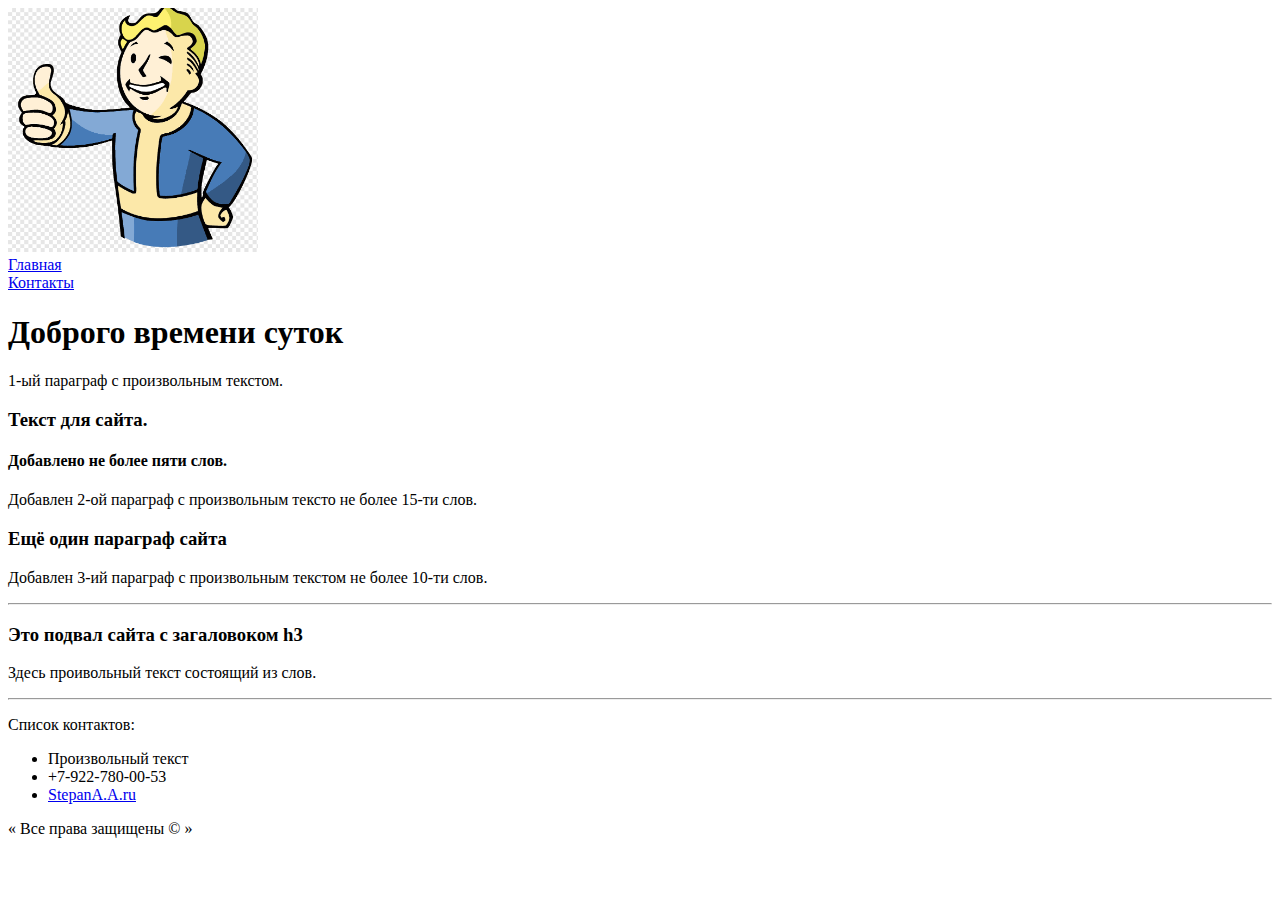
==== index.html @ 962fc008 "Add files via upload" ====
<!DOCTYPE html>
<html lang="en">
<head>
    <meta charset="UTF-8">
    <meta name="viewport" content="width=device-width, initial-scale=1.0">
    <title>Lab1</title>
</head>
<body>
    <header>
        <img src="Logotip.png" alt="" width="250">
        <br><a href="index.html" >Главная</a>
        <br><a href="contacts.html">Контакты</a></br>
    </header>
    <h1>Доброго времени суток</h1>
    <p>1-ый параграф с произвольным текстом.</p>
    <h3>Текст для сайта.</h3>
    <h4>Добавлено не более пяти слов.</h4>
    <p>Добавлен 2-ой параграф с произвольным тексто не более 15-ти слов.</p>
    <h3>Ещё один параграф сайта</h3>
    <p>Добавлен 3-ий параграф с произвольным текстом не более 10-ти слов.</p>
    <hr> 
    <footer>
        <h3>Это подвал сайта с загаловоком h3</h3>
        <p>Здесь проивольный текст состоящий из слов.</p>
        <hr>
        <p>Список контактов:</p>
        <ul>
            <li>Произвольный текст</li>
            <li>+7-922-780-00-53</li>
            <li><a href="mailto:StepanA.A.ru">StepanA.A.ru</a></li>
        </ul>
        <p> &laquo; Все права защищены &copy; &raquo;</p>
    </footer>
</body>
</html>
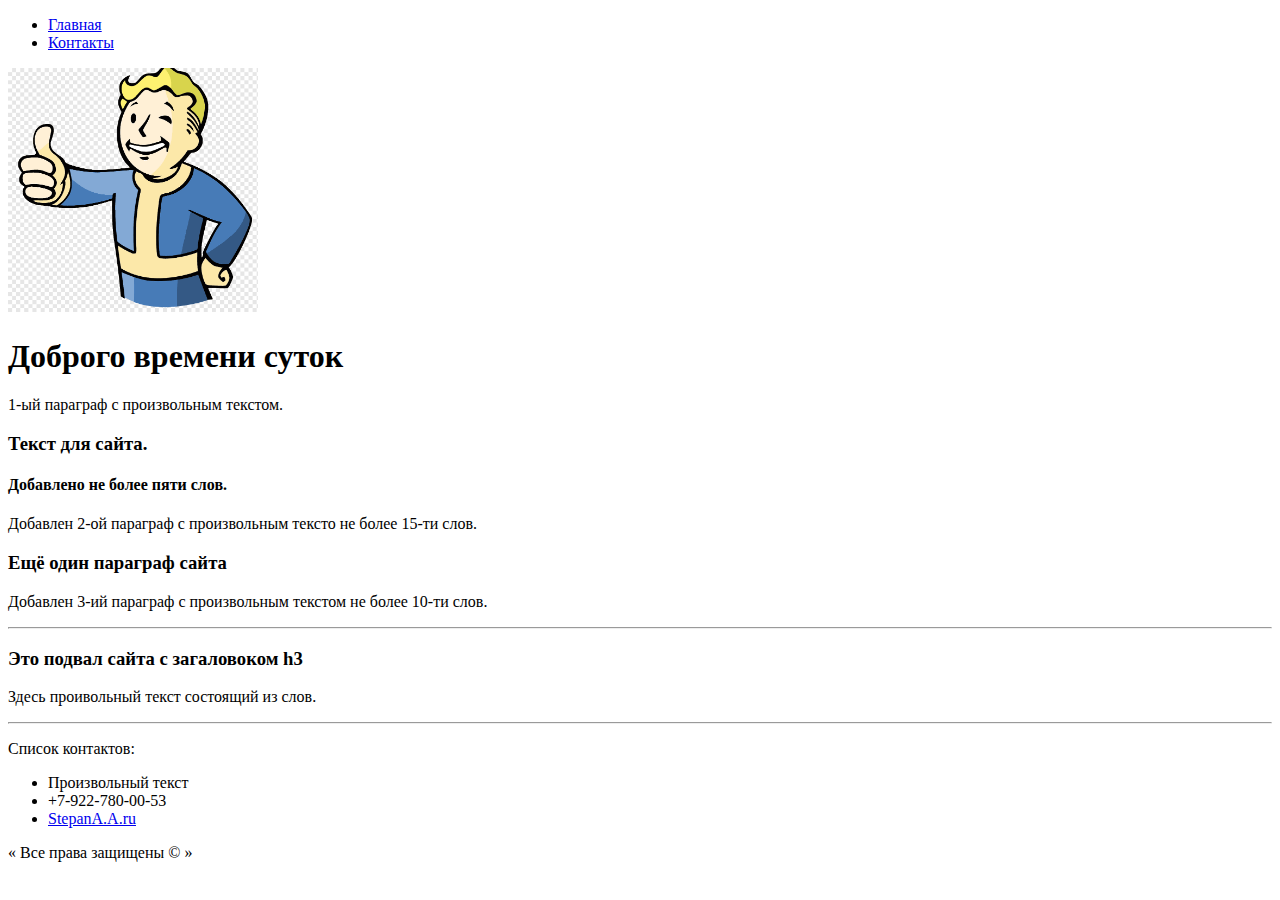
==== commit 17e96e00: "lab2" ====
--- a/index.html
+++ b/index.html
@@ -1,35 +1,38 @@
 <!DOCTYPE html>
 <html lang="en">
 <head>
+    <link rel = "stylesheet" href="src/assets/styles/style.css">
     <meta charset="UTF-8">
     <meta name="viewport" content="width=device-width, initial-scale=1.0">
-    <title>Lab1</title>
+    <title>Lab2</title>
 </head>
 <body>
     <header>
+        <ul class="breadcrumb">
+            <li><a href="index.html">Главная</a></li>
+            <li><a href="contacts.html">Контакты</a></li>
+        </ul>
         <img src="Logotip.png" alt="" width="250">
-        <br><a href="index.html" >Главная</a>
-        <br><a href="contacts.html">Контакты</a></br>
     </header>
-    <h1>Доброго времени суток</h1>
-    <p>1-ый параграф с произвольным текстом.</p>
-    <h3>Текст для сайта.</h3>
-    <h4>Добавлено не более пяти слов.</h4>
-    <p>Добавлен 2-ой параграф с произвольным тексто не более 15-ти слов.</p>
-    <h3>Ещё один параграф сайта</h3>
-    <p>Добавлен 3-ий параграф с произвольным текстом не более 10-ти слов.</p>
+    <h1 class="h1">Доброго времени суток</h1>
+    <p class="Par">1-ый параграф с произвольным текстом.</p>
+    <h3 class="h3">Текст для сайта.</h3>
+    <h4 class="h4">Добавлено не более пяти слов.</h4>
+    <p class="Par">Добавлен 2-ой параграф с произвольным тексто не более 15-ти слов.</p>
+    <h3 class="h3">Ещё один параграф сайта</h3>
+    <p class="Par">Добавлен 3-ий параграф с произвольным текстом не более 10-ти слов.</p>
     <hr> 
     <footer>
-        <h3>Это подвал сайта с загаловоком h3</h3>
-        <p>Здесь проивольный текст состоящий из слов.</p>
+        <h3 class="h3">Это подвал сайта с загаловоком h3</h3>
+        <p class="Par">Здесь проивольный текст состоящий из слов.</p>
         <hr>
-        <p>Список контактов:</p>
+        <p class="Par">Список контактов:</p>
         <ul>
             <li>Произвольный текст</li>
             <li>+7-922-780-00-53</li>
             <li><a href="mailto:StepanA.A.ru">StepanA.A.ru</a></li>
         </ul>
-        <p> &laquo; Все права защищены &copy; &raquo;</p>
+        <p class="Par"> &laquo; Все права защищены &copy; &raquo;</p>
     </footer>
 </body>
 </html>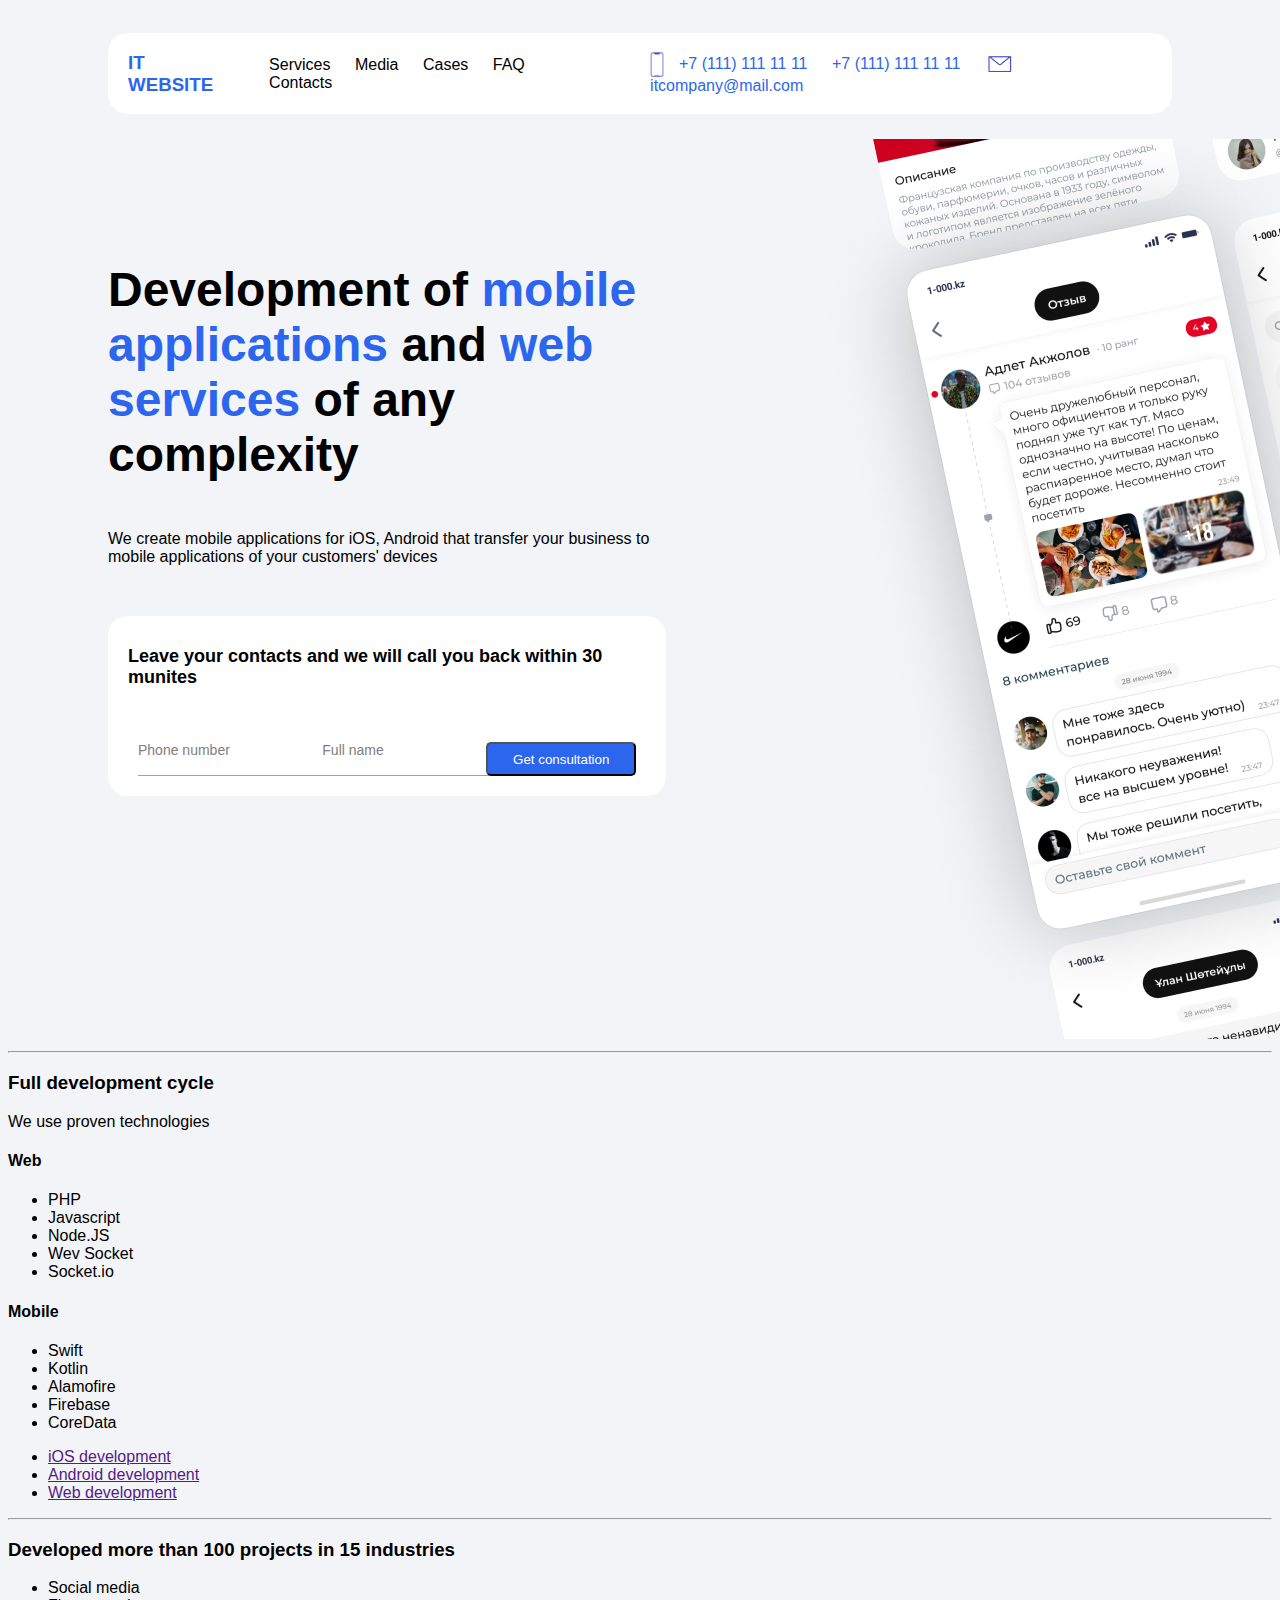
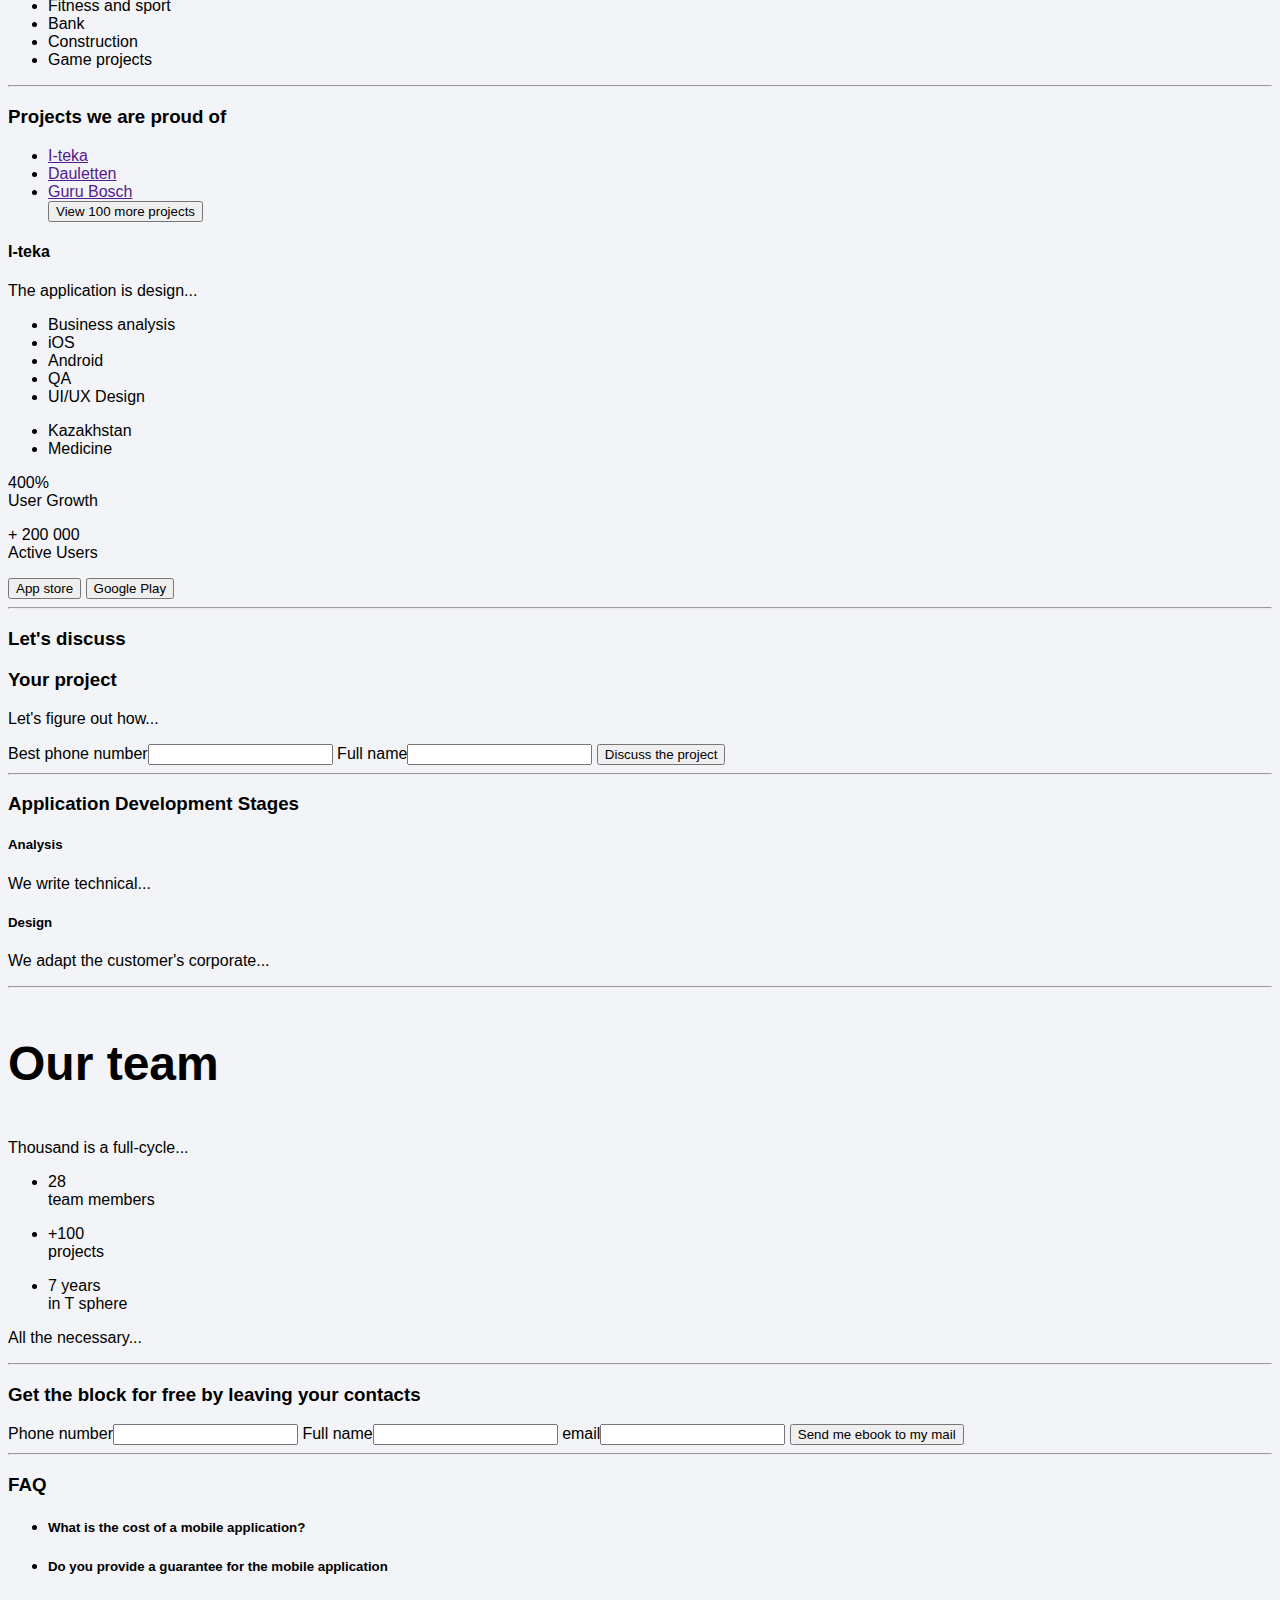
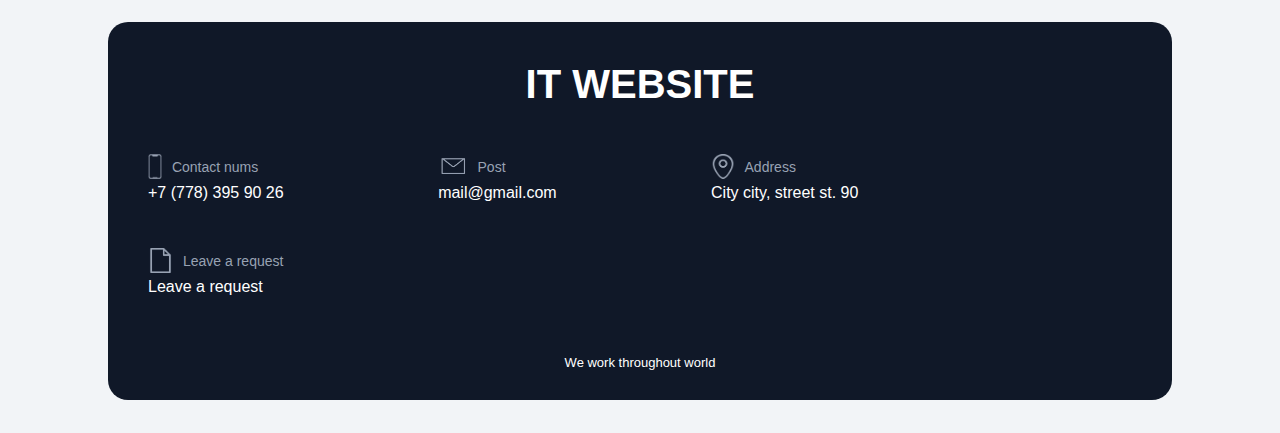
==== commit cdcda6b0: "lab4" ====
--- a/index.html
+++ b/index.html
@@ -1,38 +1,264 @@
 <!DOCTYPE html>
-<html lang="en">
+<html lang="ru">
+
 <head>
-    <link rel = "stylesheet" href="src/assets/styles/style.css">
-    <meta charset="UTF-8">
-    <meta name="viewport" content="width=device-width, initial-scale=1.0">
-    <title>Lab2</title>
+    <link rel="stylesheet" href="style.css">
+    <title>IT WEBSITE</title>
 </head>
+
 <body>
     <header>
-        <ul class="breadcrumb">
-            <li><a href="index.html">Главная</a></li>
-            <li><a href="contacts.html">Контакты</a></li>
-        </ul>
-        <img src="Logotip.png" alt="" width="250">
+        <div class="header_block">
+            <h3>IT WEBSITE</h3>
+            <nav>
+                <ul>
+                    <li><a href="">Services</a></li>
+                    <li><a href="">Media</a></li>
+                    <li><a href="">Cases</a></li>
+                    <li><a href="">FAQ</a></li>
+                    <li><a href="">Contacts</a></li>
+                </ul>
+            </nav>
+            <ol>
+                <li><img src="img/phone_blue.png" alt="phone">+7 (111) 111 11 11</li>
+                <li>+7 (111) 111 11 11</li>
+                <li>
+                    <img src="img/mail_blue.png" alt="mail"><a
+                        href="mailto:itcompany@mail.com">itcompany@mail.com</a>
+                </li>
+            </ol>
+        </div>
     </header>
-    <h1 class="h1">Доброго времени суток</h1>
-    <p class="Par">1-ый параграф с произвольным текстом.</p>
-    <h3 class="h3">Текст для сайта.</h3>
-    <h4 class="h4">Добавлено не более пяти слов.</h4>
-    <p class="Par">Добавлен 2-ой параграф с произвольным тексто не более 15-ти слов.</p>
-    <h3 class="h3">Ещё один параграф сайта</h3>
-    <p class="Par">Добавлен 3-ий параграф с произвольным текстом не более 10-ти слов.</p>
-    <hr> 
+    <main>
+        <div class="first_page_block">
+            <div class="desc_cons_block">
+                <div class="desc_block">
+                    <h3>Development of <span>mobile applications</span>
+                        and <span>web services</span> of any complexity
+                    </h3>
+                    <p>We create mobile applications for iOS, Android
+                        that transfer your business to mobile applications
+                        of your customers' devices
+                    </p>
+                </div>
+                <div class="cons_block">
+                    <h4>Leave your contacts and we will call
+                        you back within 30 munites
+                    </h4>
+                    <div class="cons_form_block">
+                        <form>
+                            <label>Phone number<input type="tel" /></label>
+                            <label>Full name<input type="text" /></label>
+                            <input type="submit" value="Get consultation">
+                        </form>
+                    </div>
+                </div>
+            </div>
+            <div class="screenshots_block">
+                <img src="img/Group 1.png" alt="">
+            </div>
+        </div>
+        <hr>
+        <div class="tech_block">
+            <div class="use_tech_block">
+                <h3>
+                    Full development cycle
+                </h3>
+                <p>We use proven technologies</p>
+                <h4>
+                    Web
+                </h4>
+                <ul>
+                    <li>PHP</li>
+                    <li>Javascript</li>
+                    <li>Node.JS</li>
+                    <li>Wev Socket</li>
+                    <li>Socket.io</li>
+                </ul>
+                <h4>
+                    Mobile
+                </h4>
+                <ul>
+                    <li>Swift</li>
+                    <li>Kotlin</li>
+                    <li>Alamofire</li>
+                    <li>Firebase</li>
+                    <li>CoreData</li>
+                </ul>
+            </div>
+            <div class="dev_sys_block">
+                <ul>
+                    <li><a href="">iOS development</a></li>
+                    <li><a href="">Android development</a></li>
+                    <li><a href="">Web development</a></li>
+                </ul>
+            </div>
+        </div>
+        <hr>
+        <div class="indust_block">
+            <h3>Developed more than 100 projects
+                in 15 industries
+            </h3>
+            <div class="list_indust_block">
+                <ul>
+                    <li>Social media</li>
+                    <li>Fitness and sport</li>
+                    <li>Bank</li>
+                    <li>Construction</li>
+                    <li>Game projects</li>
+                </ul>
+            </div>
+        </div>
+        <hr>
+        <div class="users_projects_block">
+            <h3>Projects we are proud of</h3>
+            <div class="list_comp_block">
+                <ul>
+                    <li><a href="">I-teka</a></li>
+                    <li><a href="">Dauletten</a></li>
+                    <li><a href="">Guru Bosch</a></li>
+                    <input type="button" value="View 100 more projects">
+                </ul>
+            </div>
+            <div class="info_comp_block">
+                <h4>I-teka</h4>
+                <p>The application is design...</p>
+                <ul>
+                    <li>Business analysis</li>
+                    <li>iOS</li>
+                    <li>Android</li>
+                    <li>QA</li>
+                    <li>UI/UX Design</li>
+                </ul>
+                <ul>
+                    <li>Kazakhstan</li>
+                    <li>Medicine</li>
+                </ul>
+                <p>400%<br>User Growth</p>
+                <p>+ 200 000 <br>Active Users</p>
+                <input type="button" value="App store">
+                <input type="button" value="Google Play">
+            </div>
+        </div>
+        <hr>
+        <div class="discuss_block">
+            <div class="discuss_desc_block">
+                <h3>
+                    Let's discuss
+                </h3>
+                <h3>
+                    Your project
+                </h3>
+                <p>Let's figure out how...</p>
+            </div>
+            <div class="discuss_form_block">
+                <form>
+                    <label>Best phone number<input type="tel" /></label>
+                    <label>Full name<input type="text" /></label>
+                    <input type="submit" value="Discuss the project">
+                </form>
+            </div>
+        </div>
+        <hr>
+        <div class="stages_block">
+            <h3>
+                Application Development Stages
+            </h3>
+            <div class="info_stage_block">
+                <h5>Analysis</h5>
+                <p>We write technical...</p>
+            </div>
+            <div class="info_stage_block">
+                <h5>Design</h5>
+                <p>We adapt the customer's corporate...</p>
+            </div>
+        </div>
+        <hr>
+        <div class="team_block">
+            <div class="desc_block">
+                <h3>Our team</h3>
+                <p>Thousand is a full-cycle...</p>
+                <ul>
+                    <li>
+                        <p>28 <br>team members</p>
+                    </li>
+                    <li>
+                        <p>+100 <br>projects</p>
+                    </li>
+                    <li>
+                        <p>7 years <br>in T sphere</p>
+                    </li>
+                </ul>
+                <p>All the necessary...</p>
+            </div>
+        </div>
+        <hr>
+        <div class="ebook_block">
+            <h3>Get the block for free by leaving
+                your contacts
+            </h3>
+            <div class="ebook_form_block">
+                <form>
+                    <label>Phone number<input type="tel" /></label>
+                    <label>Full name<input type="text" /></label>
+                    <label>email<input type="email" /></label>
+                    <input type="submit" value="Send me ebook to my mail">
+                </form>
+            </div>
+        </div>
+        <hr>
+        <div class="faq_block">
+            <h3>FAQ</h3>
+            <div class="faq_list_block">
+                <ul>
+                    <li>
+                        <div class="question_block">
+                            <h5>What is the cost of a mobile application?</h5>
+                        </div>
+                    </li>
+                    <li>
+                        <div class="question_block">
+                            <h5>Do you provide a guarantee
+                                for the mobile application
+                            </h5>
+                        </div>
+                    </li>
+                </ul>
+            </div>
+        </div>
+    </main>
     <footer>
-        <h3 class="h3">Это подвал сайта с загаловоком h3</h3>
-        <p class="Par">Здесь проивольный текст состоящий из слов.</p>
-        <hr>
-        <p class="Par">Список контактов:</p>
-        <ul>
-            <li>Произвольный текст</li>
-            <li>+7-922-780-00-53</li>
-            <li><a href="mailto:StepanA.A.ru">StepanA.A.ru</a></li>
-        </ul>
-        <p class="Par"> &laquo; Все права защищены &copy; &raquo;</p>
+        <div class="footer_block">
+            <h3>IT WEBSITE</h3>
+            <div class="footer_list_block">
+                <ul>
+                    <li>
+                        <div class="footer_list_el_block">
+                            <p><span><img src="img/phone_gray.png" alt="phone">Contact nums</span><br>+7 (778) 395 90 26
+                            </p>
+                        </div>
+                    </li>
+                    <li>
+                        <div class="footer_list_el_block">
+                            <p><span><img src="img/mail_gray.png" alt="mail">Post</span><br>mail@gmail.com</p>
+                        </div>
+                    </li>
+                    <li>
+                        <div class="footer_list_el_block">
+                            <p><span><img src="img/geo.png" alt="geo">Address</span><br>City city, street st. 90</p>
+                        </div>
+                    </li>
+                    <li>
+                        <div class="footer_list_el_block">
+                            <p><span><img src="img/document.png" alt="document">Leave a request</span><br>Leave a
+                                request</p>
+                        </div>
+                    </li>
+                </ul>
+            </div>
+            <p>We work throughout world</p>
+        </div>
     </footer>
 </body>
+
 </html>--- a/style.css
+++ b/style.css
@@ -0,0 +1,178 @@
+body {
+    font-family: Arial, Helvetica, sans-serif;
+    display: flex;
+    flex-direction: column;
+    min-height: 100vh;
+    background-color: #F2F4F7;
+}
+
+header {
+    position: sticky;
+    top: 0;
+    width: 100%;
+    z-index: 100;
+}
+
+.header_block {
+    display: flex;
+    justify-content: space-between;
+    align-items: center;
+    margin: 25px 100px;
+    background-color: white;
+    border-radius: 20px;
+}
+
+.header_block h3 {
+    display: inline;
+    color: #2D66EE;
+    margin-left: 20px;
+    text-transform: uppercase;
+}
+
+.header_block ul {
+    list-style-type: none;
+    color: #2D66EE;
+}
+
+.header_block ol li {
+    color: #2D66EE;
+}
+
+.header_block ol li a {
+    color: #2D66EE;
+}
+
+.header_block li {
+    display: inline;
+    margin-right: 20px;
+}
+
+.header_block a {
+    text-decoration: none;
+}
+
+.header_block img {
+    vertical-align: middle;
+    height: 25px;
+    margin-right: 15px;
+}
+
+nav a {
+    color: black;
+}
+
+main {
+    flex: 1;
+}
+
+.first_page_block {
+    background-color: #F2F4F7;
+    display: flex;
+    flex-direction: row;
+}
+
+.desc_cons_block {
+    margin: 75px 100px 125px 100px;
+    width: 60%;
+}
+
+.desc_block h3 {
+    font-size: 48px;
+}
+
+.desc_block span {
+    color: #2D66EE;
+}
+
+.cons_block {
+    background-color: white;
+    border-radius: 20px;
+    margin-top: 50px;
+}
+
+.cons_block h4 {
+    font-size: 18px;
+    padding: 30px 20px;
+}
+
+.cons_form_block form {
+    display: flex;
+    flex-direction: row;
+    justify-content: space-between;
+    padding: 0px 30px 20px;
+}
+
+.cons_form_block label {
+    display: block;
+    color: gray;
+    font-size: 14px;
+}
+
+.cons_form_block input[type="text"],
+.cons_form_block input[type="tel"] {
+    width: 100%;
+    border: none;
+    border-bottom: 1px solid #98A2B3;
+}
+
+.cons_form_block input[type="text"]:focus,
+.cons_form_block input[type="tel"]:focus {
+    outline: none;
+}
+
+.cons_form_block input[type="submit"] {
+    background-color: #2D66EE;
+    color: white;
+    border-radius: 5px;
+    padding: 0 25px;
+}
+
+.screenshots_block {
+    width: 40%;
+}
+
+.footer_block {
+    display: flex;
+    flex-direction: column;
+    justify-content: center;
+    align-items: center;
+    background-color: #101828;
+    color: white;
+    margin: 25px 100px;
+    border-radius: 20px;
+}
+
+.footer_block h3 {
+    text-align: center;
+    font-size: 40px;
+}
+
+.footer_block p {
+    font-size: 13px;
+    margin-bottom: 30px;
+}
+
+.footer_list_block {
+    margin-top: -25px;
+}
+
+.footer_list_block ul li {
+    display: inline-block;
+    margin-right: 150px;
+}
+
+.footer_list_el_block p {
+    font-size: 16px;
+}
+
+.footer_list_el_block span {
+    color: #98A2B3;
+    font-size: 14px;
+}
+
+.footer_list_el_block img {
+    vertical-align: middle;
+    margin-right: 10px;
+    margin-bottom: 5px;
+    height: 25px;
+}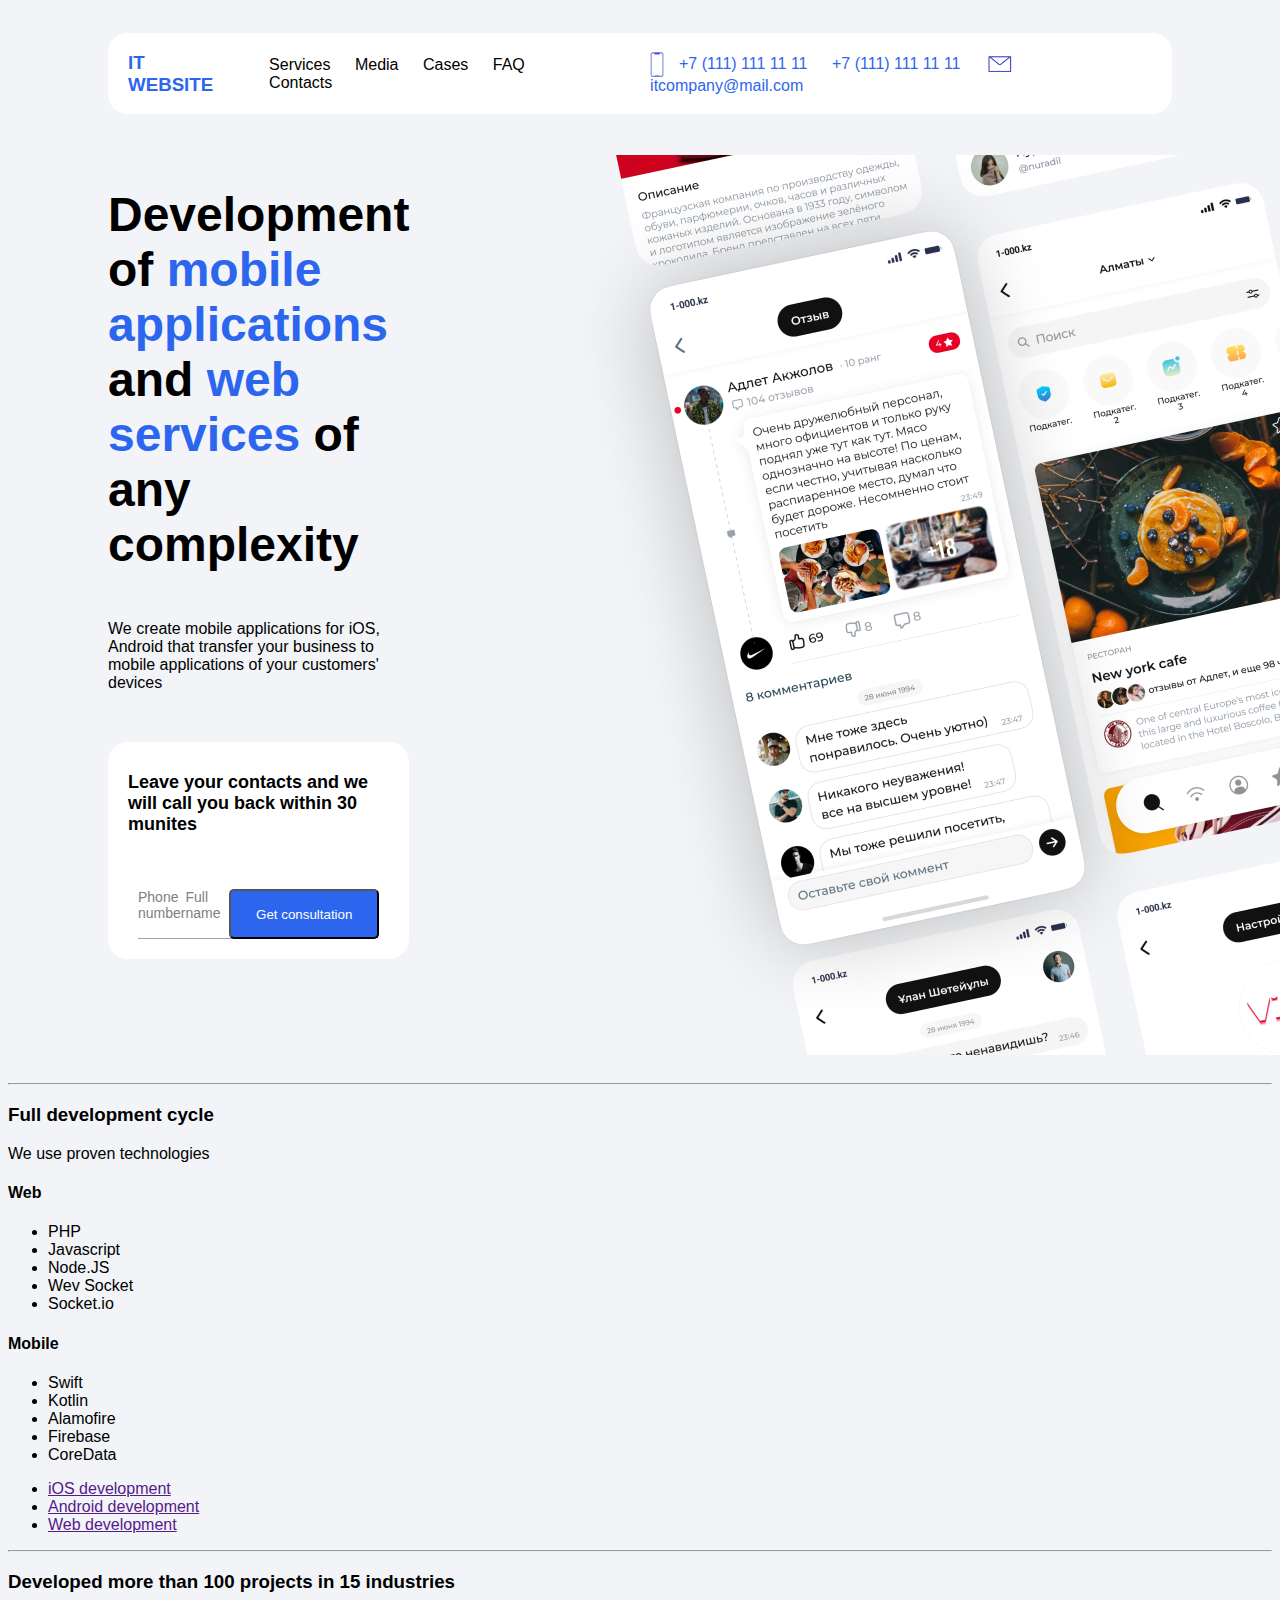
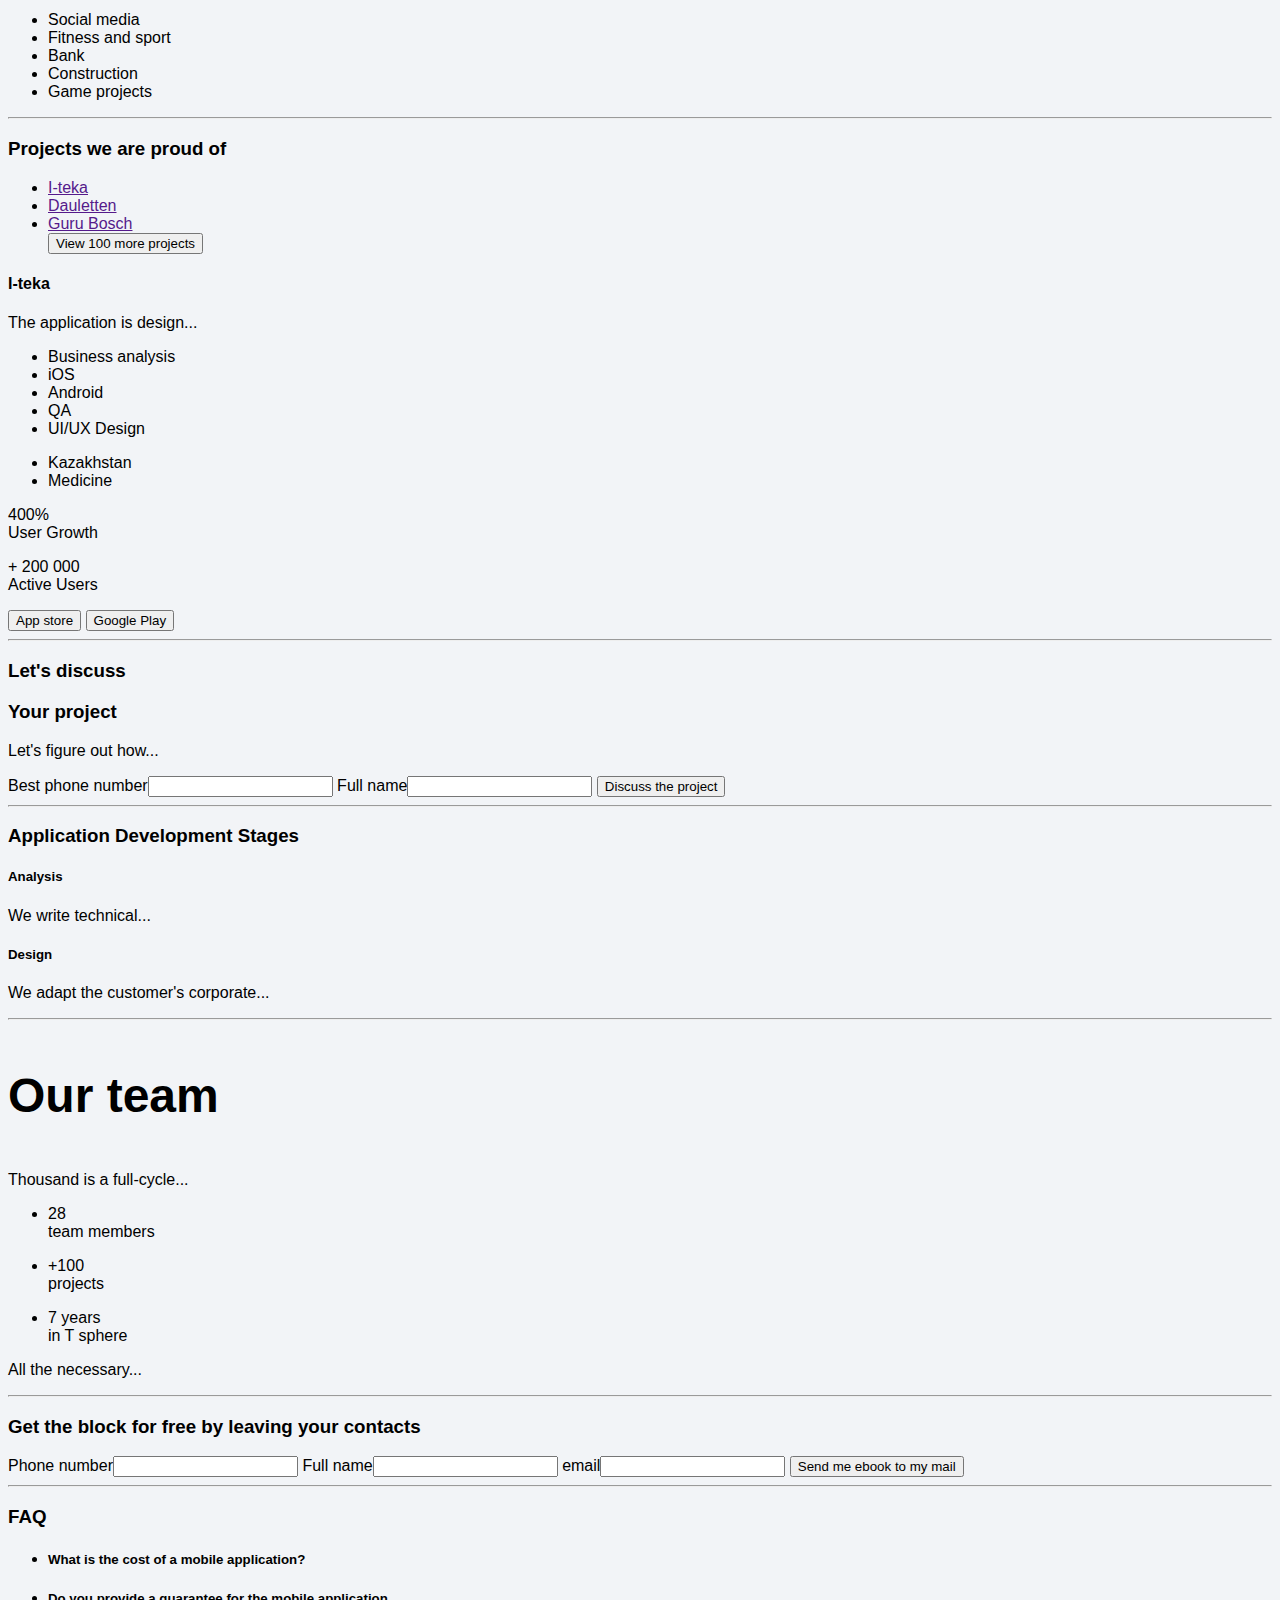
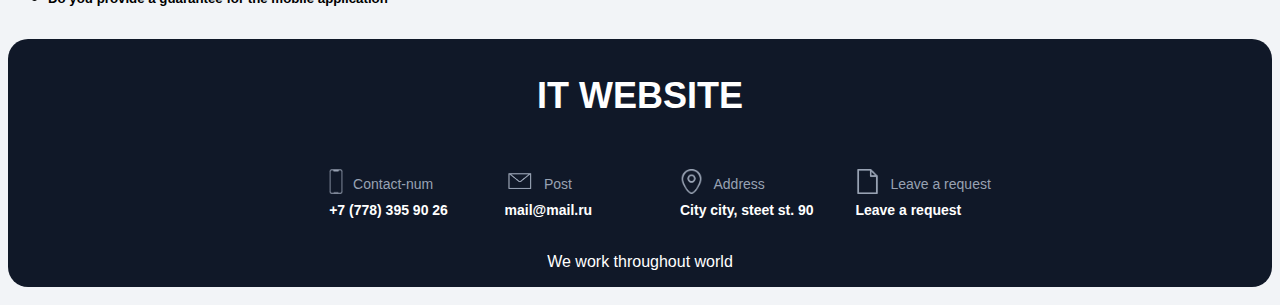
==== commit 5c01b34e: "lab5" ====
--- a/index.html
+++ b/index.html
@@ -9,6 +9,7 @@
 <body>
     <header>
         <div class="header_block">
+            <p></p>
             <h3>IT WEBSITE</h3>
             <nav>
                 <ul>
@@ -33,8 +34,7 @@
         <div class="first_page_block">
             <div class="desc_cons_block">
                 <div class="desc_block">
-                    <h3>Development of <span>mobile applications</span>
-                        and <span>web services</span> of any complexity
+                    <h3>Development of <span>mobile applications</span> and <span>web services</span> of any complexity
                     </h3>
                     <p>We create mobile applications for iOS, Android
                         that transfer your business to mobile applications
@@ -47,15 +47,15 @@
                     </h4>
                     <div class="cons_form_block">
                         <form>
-                            <label>Phone number<input type="tel" /></label>
-                            <label>Full name<input type="text" /></label>
+                            <label>Phone number<br><input type="tel" /></label>
+                            <label>Full name<br><input type="text" /></label>
                             <input type="submit" value="Get consultation">
                         </form>
                     </div>
                 </div>
             </div>
             <div class="screenshots_block">
-                <img src="img/Group 1.png" alt="">
+                <p><img src="img/Group 1.png" alt=""></p>
             </div>
         </div>
         <hr>
@@ -230,31 +230,31 @@
     <footer>
         <div class="footer_block">
             <h3>IT WEBSITE</h3>
-            <div class="footer_list_block">
-                <ul>
-                    <li>
-                        <div class="footer_list_el_block">
-                            <p><span><img src="img/phone_gray.png" alt="phone">Contact nums</span><br>+7 (778) 395 90 26
-                            </p>
-                        </div>
-                    </li>
-                    <li>
-                        <div class="footer_list_el_block">
-                            <p><span><img src="img/mail_gray.png" alt="mail">Post</span><br>mail@gmail.com</p>
-                        </div>
-                    </li>
-                    <li>
-                        <div class="footer_list_el_block">
-                            <p><span><img src="img/geo.png" alt="geo">Address</span><br>City city, street st. 90</p>
-                        </div>
-                    </li>
-                    <li>
-                        <div class="footer_list_el_block">
-                            <p><span><img src="img/document.png" alt="document">Leave a request</span><br>Leave a
-                                request</p>
-                        </div>
-                    </li>
-                </ul>
+            <div class="contacts">
+                <div class="contact-column">
+                    <ul>
+                        <li><img src="img/phone_gray.png" alt=""><span>Contact-num</span></li>
+                        <li>+7 (778) 395 90 26</li>
+                    </ul>
+                </div>
+                <div class="contact-column">
+                    <ul>
+                        <li><img src="img/mail_gray.png" alt=""><span>Post</span></li>
+                        <li>mail@mail.ru</li>
+                    </ul>
+                </div>
+                <div class="contact-column">
+                    <ul>
+                        <li><img src="img/geo.png" alt=""><span>Address</span></li>
+                        <li>City city, steet st. 90</li>
+                    </ul>
+                </div>
+                <div class="contact-column">
+                    <ul>
+                        <li><img src="img/document.png" alt=""><span>Leave a request</span></li>
+                        <li>Leave a request</li>
+                    </ul>
+                </div>
             </div>
             <p>We work throughout world</p>
         </div>
--- a/style.css
+++ b/style.css
@@ -1,136 +1,263 @@
+@media screen and (max-width: 600px) and (min-width: 300px) {
+    body {
+        font-family: Arial, Helvetica, sans-serif;
+        display: flex;
+        flex-direction: column;
+        background-color: white;
+    }    
+    header {
+        position: sticky;
+        top: 0;
+        width: 100%;
+        z-index: 100;
+    }    
+    .header_block {
+        display: flex;
+        justify-content: space-between;
+        margin: 10px 7px;
+        background-color: white;
+        border-radius: 10px;
+    }
+    .header_block h3 {
+        display: inline;
+        margin: auto;
+        color: #2D66EE;
+    }
+    .header_block p {
+        background-image: url("img/adidas-mini.svg");
+        width: 40px;
+        height: 20px;
+        margin-left: 20px;
+    }    
+    .header_block ul {
+        display: none;
+        visibility: hidden;
+    }    
+    .header_block li {
+        display: none;
+        visibility: hidden;
+    }
+    .first_page_block {
+        background-color: white;
+        margin: 0px 5px;
+        display: flex;
+    }
+    .desc_cons_block {
+        margin: 0px 10px;
+        width: 350px;
+    }
+    .desc_block h3 {
+        width: 360px;
+        font-size: 28px;
+    }
+    .desc_block span {
+        color: #2D66EE;
+    }
+    .desc_block p{
+        font-size: 15px;
+    }
+    .screenshots_block{
+        position: absolute;
+        z-index: 1;
+        width: 820px;
+        height: 1300px;
+        transform: scale(0.5);
+        top: -50px;
+        right: -190px;
+    }
+    .cons_block {
+        background-color: rgb(224, 219, 219);
+        border-radius: 15px;
+        margin-top: 450px;
+    }    
+    .cons_block h4 {
+        font-size: 16px;
+        padding: 33px 20px 0px;
+    }   
+    .cons_form_block form {
+        display: flex;
+        flex-direction: column;
+        justify-content: space-between;
+        padding: 0px 20px 35px;
+    }  
+    .cons_form_block label {
+        display: block;
+        color: gray;
+        font-size: 14px;
+        margin: 10px 5px;
+    }   
+    .cons_form_block input[type="text"],
+    .cons_form_block input[type="tel"] {
+        width: 60%;
+        border: none;
+        border-bottom: 1px solid #98A2B3;
+    } 
+    .cons_form_block input[type="submit"] {
+        background-color: #2D66EE;
+        color: white;
+        font-size: 14px;
+        width: 135px;
+        height: 58px;
+        border-radius: 20px;
+        padding: 11px 2px;
+    }    
+    .footer_block {
+        display: flex;
+        flex-direction: column;
+        justify-content: center;
+        align-items: center;
+        background-color: #101828;
+        color: white;
+        margin: 10px 0px;
+        border-radius: 20px;
+    }    
+    .footer_block h3 {
+        text-align: center;
+        font-size: 32px;
+    }   
+    .contacts {
+        display: grid;
+        grid-template-columns: repeat(2, 1fr);
+        grid-template-rows: auto;
+        align-items: center;
+        justify-self: start;
+      }
+      .contact-column li {
+        color: white;
+        font-size: 14px;
+        font-weight: 600;
+        line-height: 22px;
+        display: flex;
+        align-items: center;
+      }
+      .contact-column span {
+        color: #98A2B3;
+        font-size: 14px;
+        font-weight: 500;
+      }
+    
+    .contact-column img {
+        vertical-align: middle;
+        margin-right: 10px;
+        margin-bottom: 5px;
+        height: 25px;
+    }
+}
+@media screen and (max-width: 768px) and (min-width: 601px){
 body {
     font-family: Arial, Helvetica, sans-serif;
     display: flex;
     flex-direction: column;
     min-height: 100vh;
-    background-color: #F2F4F7;
-}
-
+    background-color: white;
+}
 header {
     position: sticky;
     top: 0;
     width: 100%;
     z-index: 100;
 }
-
+.header_block p {
+    background-image: url("img/adidas-mini.svg");
+    width: 40px;
+    height: 20px;
+    margin-left: 20px;
+}  
 .header_block {
     display: flex;
     justify-content: space-between;
-    align-items: center;
-    margin: 25px 100px;
+    margin: 10px 7px;
     background-color: white;
-    border-radius: 20px;
-}
-
+    border-radius: 10px;
+}
 .header_block h3 {
     display: inline;
+    margin: auto;
     color: #2D66EE;
-    margin-left: 20px;
-    text-transform: uppercase;
-}
-
+}
 .header_block ul {
-    list-style-type: none;
-    color: #2D66EE;
-}
-
-.header_block ol li {
-    color: #2D66EE;
-}
-
-.header_block ol li a {
-    color: #2D66EE;
-}
-
+    display: none;
+    visibility: hidden;
+}
+.header_block ol li:not(:last-child) {
+    display: none;
+}
 .header_block li {
     display: inline;
     margin-right: 20px;
 }
-
 .header_block a {
     text-decoration: none;
 }
-
 .header_block img {
     vertical-align: middle;
     height: 25px;
     margin-right: 15px;
 }
-
 nav a {
     color: black;
 }
-
-main {
-    flex: 1;
-}
-
 .first_page_block {
-    background-color: #F2F4F7;
-    display: flex;
-    flex-direction: row;
-}
-
+    margin: 0px 10px;
+    display: flex;
+}
 .desc_cons_block {
-    margin: 75px 100px 125px 100px;
-    width: 60%;
-}
-
+    margin: 0px 10px;
+    width: 400px;
+}
 .desc_block h3 {
-    font-size: 48px;
-}
-
+    font-size: 28px;
+}
 .desc_block span {
     color: #2D66EE;
 }
-
+.desc_block p{
+    font-size: 15px;
+}
 .cons_block {
-    background-color: white;
+    background-color: rgb(230, 224, 224);
     border-radius: 20px;
     margin-top: 50px;
 }
-
+.screenshots_block {
+    position: absolute;
+    z-index: -1;
+    width: 400px;
+    height: 22px;
+    top: 0;
+    right: 0;
+  }
 .cons_block h4 {
-    font-size: 18px;
+    font-size: 16px;
     padding: 30px 20px;
 }
-
 .cons_form_block form {
     display: flex;
-    flex-direction: row;
+    flex-direction: column;
     justify-content: space-between;
     padding: 0px 30px 20px;
 }
-
 .cons_form_block label {
     display: block;
     color: gray;
     font-size: 14px;
 }
-
 .cons_form_block input[type="text"],
 .cons_form_block input[type="tel"] {
-    width: 100%;
+    width: 75%;
     border: none;
     border-bottom: 1px solid #98A2B3;
 }
-
-.cons_form_block input[type="text"]:focus,
-.cons_form_block input[type="tel"]:focus {
-    outline: none;
-}
-
 .cons_form_block input[type="submit"] {
     background-color: #2D66EE;
     color: white;
-    border-radius: 5px;
-    padding: 0 25px;
-}
-
-.screenshots_block {
-    width: 40%;
-}
-
+    margin: 10px 0 0 0;
+    font-size: 14px;
+    width: 135px;
+    height: 58px;
+    border-radius: 20px;
+    padding: 11px 2px;
+}
 .footer_block {
     display: flex;
     flex-direction: column;
@@ -138,41 +265,212 @@
     align-items: center;
     background-color: #101828;
     color: white;
-    margin: 25px 100px;
+    margin: 10px 0px;
     border-radius: 20px;
-}
-
+}    
 .footer_block h3 {
     text-align: center;
-    font-size: 40px;
-}
-
-.footer_block p {
-    font-size: 13px;
-    margin-bottom: 30px;
-}
-
-.footer_list_block {
-    margin-top: -25px;
-}
-
-.footer_list_block ul li {
-    display: inline-block;
-    margin-right: 150px;
-}
-
-.footer_list_el_block p {
-    font-size: 16px;
-}
-
-.footer_list_el_block span {
+    font-size: 36px;
+}   
+.contacts {
+    display: grid;
+    grid-template-columns: repeat(4, 1fr);
+    grid-template-rows: auto;
+    align-items: center;
+    justify-self: start;
+  }
+  .contact-column li {
+    color: white;
+    font-size: 14px;
+    font-weight: 600;
+    line-height: 22px;
+    display: flex;
+    align-items: center;
+  }
+  .contact-column span {
     color: #98A2B3;
     font-size: 14px;
-}
-
-.footer_list_el_block img {
+    font-weight: 500;
+  }
+.contact-column img {
     vertical-align: middle;
     margin-right: 10px;
     margin-bottom: 5px;
     height: 25px;
+}
+}
+@media screen and (min-width: 769px){
+    body {
+        font-family: Arial, Helvetica, sans-serif;
+        display: flex;
+        flex-direction: column;
+        min-height: 100vh;
+        background-color: #F2F4F7;
+    }
+    
+    header {
+        position: sticky;
+        top: 0;
+        width: 100%;
+        z-index: 100;
+    }
+    
+    .header_block {
+        display: flex;
+        justify-content: space-between;
+        align-items: center;
+        margin: 25px 100px;
+        background-color: white;
+        border-radius: 20px;
+    }
+    
+    .header_block h3 {
+        display: inline;
+        color: #2D66EE;
+        margin-left: 20px;
+        text-transform: uppercase;
+    }
+    
+    .header_block ul {
+        list-style-type: none;
+        color: #2D66EE;
+    }
+    
+    .header_block ol li {
+        color: #2D66EE;
+    }
+    
+    .header_block ol li a {
+        color: #2D66EE;
+    }
+    
+    .header_block li {
+        display: inline;
+        margin-right: 20px;
+    }
+    
+    .header_block a {
+        text-decoration: none;
+    }
+    
+    .header_block img {
+        vertical-align: middle;
+        height: 25px;
+        margin-right: 15px;
+    }
+    
+    nav a {
+        color: black;
+    }
+    
+    main {
+        flex: 1;
+    }
+    
+    .first_page_block {
+        background-color: #F2F4F7;
+        display: flex;
+        flex-direction: row;
+    }
+    
+    .desc_cons_block {
+        margin: 0 100px;
+        width: 60%;
+    }
+    
+    .desc_block h3 {
+        font-size: 48px;
+    }
+    
+    .desc_block span {
+        color: #2D66EE;
+    }
+    
+    .cons_block {
+        background-color: white;
+        border-radius: 20px;
+        margin-top: 50px;
+    }
+    
+    .cons_block h4 {
+        font-size: 18px;
+        padding: 30px 20px;
+    }
+    
+    .cons_form_block form {
+        display: flex;
+        flex-direction: row;
+        justify-content: space-between;
+        padding: 0px 30px 20px;
+    }
+    
+    .cons_form_block label {
+        display: block;
+        color: gray;
+        font-size: 14px;
+    }
+    
+    .cons_form_block input[type="text"],
+    .cons_form_block input[type="tel"] {
+        width: 100%;
+        border: none;
+        border-bottom: 1px solid #98A2B3;
+    }
+    
+    .cons_form_block input[type="text"]:focus,
+    .cons_form_block input[type="tel"]:focus {
+        outline: none;
+    }
+    
+    .cons_form_block input[type="submit"] {
+        background-color: #2D66EE;
+        color: white;
+        border-radius: 5px;
+        padding: 0 25px;
+    }
+    
+    .screenshots_block {
+        background-position: top 0px ri;
+    }
+    
+    .footer_block {
+        display: flex;
+        flex-direction: column;
+        justify-content: center;
+        align-items: center;
+        background-color: #101828;
+        color: white;
+        margin: 10px 0px;
+        border-radius: 20px;
+    }    
+    .footer_block h3 {
+        text-align: center;
+        font-size: 36px;
+    }   
+    .contacts {
+        display: grid;
+        grid-template-columns: repeat(4, 1fr);
+        grid-template-rows: auto;
+        align-items: center;
+        justify-self: start;
+      }
+      .contact-column li {
+        color: white;
+        font-size: 14px;
+        font-weight: 600;
+        line-height: 22px;
+        display: flex;
+        align-items: center;
+      }
+      .contact-column span {
+        color: #98A2B3;
+        font-size: 14px;
+        font-weight: 500;
+      }
+    .contact-column img {
+        vertical-align: middle;
+        margin-right: 10px;
+        margin-bottom: 5px;
+        height: 25px;
+    }
 }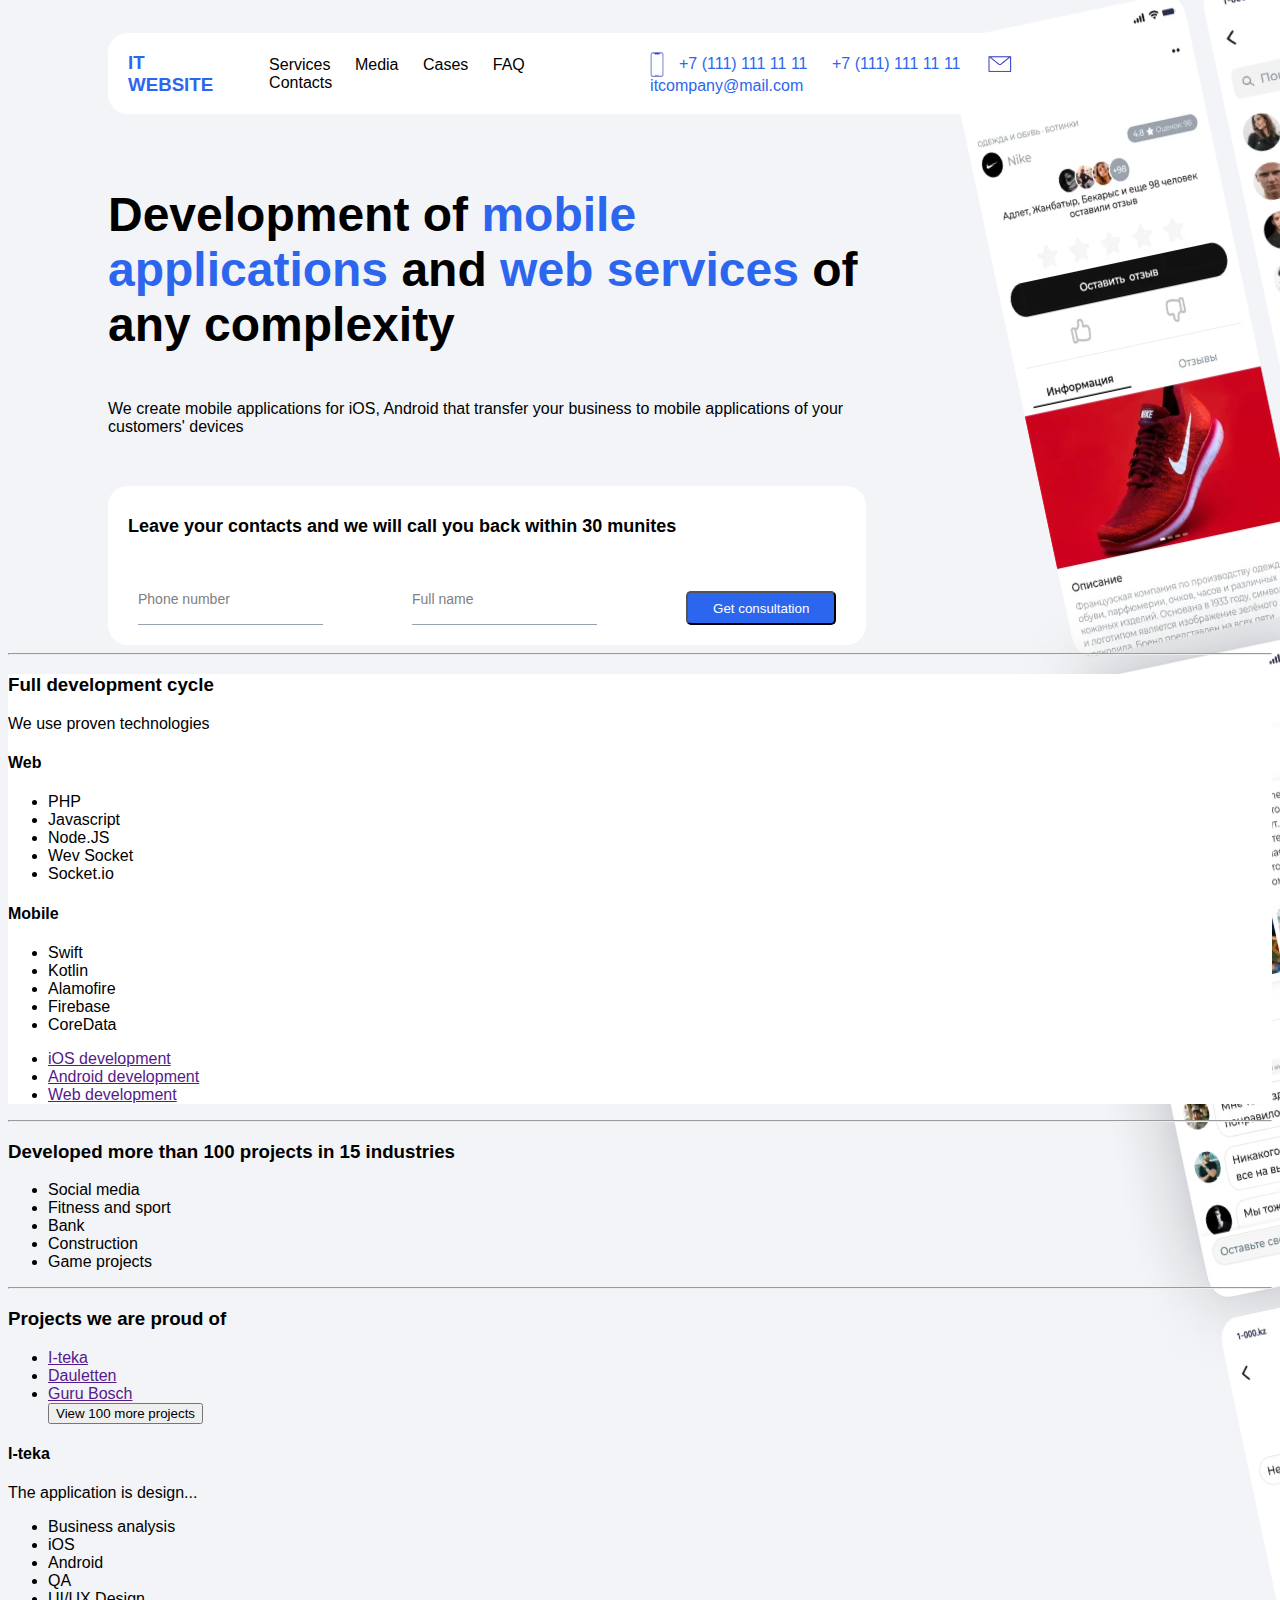
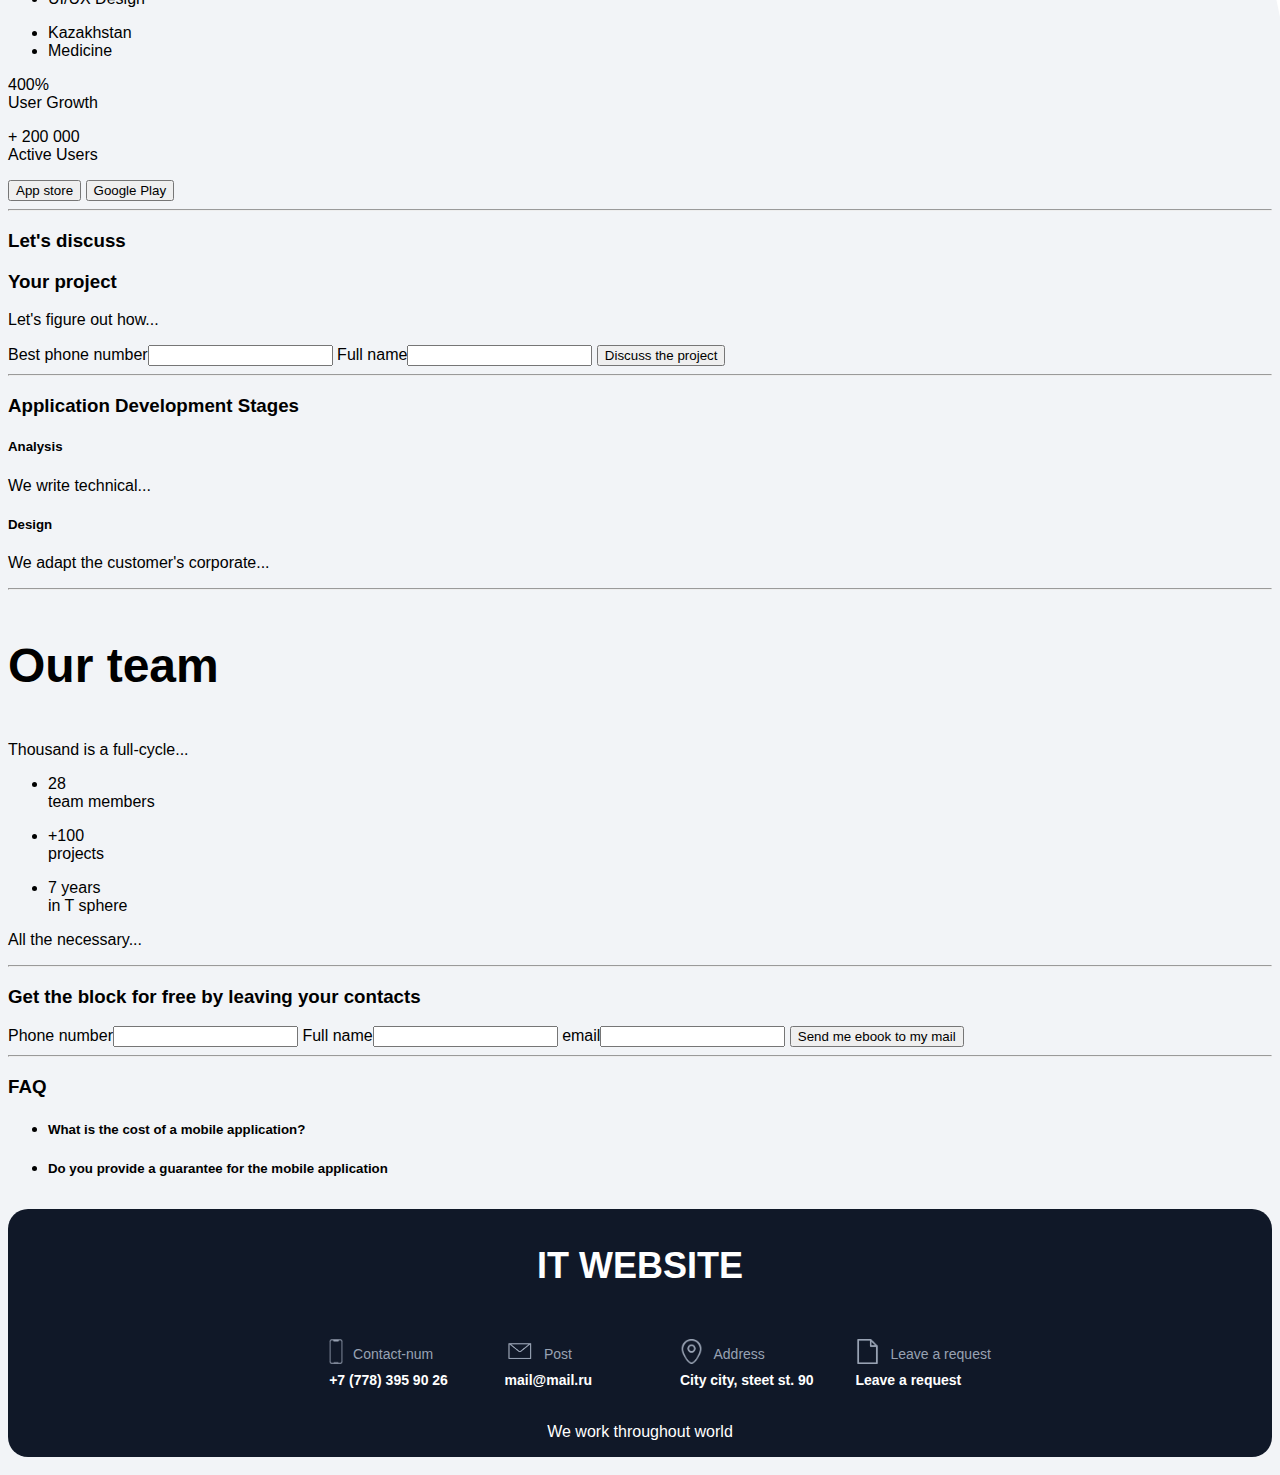
==== commit 5f0f4827: "lab6" ====
--- a/index.html
+++ b/index.html
@@ -55,7 +55,8 @@
                 </div>
             </div>
             <div class="screenshots_block">
-                <p><img src="img/Group 1.png" alt=""></p>
+                <p class = "left"><img src="img/column-left.webp" alt=""></p>
+                <p class = "right"><img src="img/column-right.webp" alt=""></p>
             </div>
         </div>
         <hr>
--- a/style.css
+++ b/style.css
@@ -1,264 +1,102 @@
 @media screen and (max-width: 600px) and (min-width: 300px) {
-    body {
-        font-family: Arial, Helvetica, sans-serif;
-        display: flex;
-        flex-direction: column;
-        background-color: white;
-    }    
-    header {
-        position: sticky;
-        top: 0;
-        width: 100%;
-        z-index: 100;
-    }    
-    .header_block {
-        display: flex;
-        justify-content: space-between;
-        margin: 10px 7px;
-        background-color: white;
-        border-radius: 10px;
-    }
-    .header_block h3 {
-        display: inline;
-        margin: auto;
-        color: #2D66EE;
-    }
-    .header_block p {
-        background-image: url("img/adidas-mini.svg");
-        width: 40px;
-        height: 20px;
-        margin-left: 20px;
-    }    
-    .header_block ul {
-        display: none;
-        visibility: hidden;
-    }    
-    .header_block li {
-        display: none;
-        visibility: hidden;
-    }
-    .first_page_block {
-        background-color: white;
-        margin: 0px 5px;
-        display: flex;
-    }
-    .desc_cons_block {
-        margin: 0px 10px;
-        width: 350px;
-    }
-    .desc_block h3 {
-        width: 360px;
-        font-size: 28px;
-    }
-    .desc_block span {
-        color: #2D66EE;
-    }
-    .desc_block p{
-        font-size: 15px;
-    }
-    .screenshots_block{
-        position: absolute;
-        z-index: 1;
-        width: 820px;
-        height: 1300px;
-        transform: scale(0.5);
-        top: -50px;
-        right: -190px;
-    }
-    .cons_block {
-        background-color: rgb(224, 219, 219);
-        border-radius: 15px;
-        margin-top: 450px;
-    }    
-    .cons_block h4 {
-        font-size: 16px;
-        padding: 33px 20px 0px;
-    }   
-    .cons_form_block form {
-        display: flex;
-        flex-direction: column;
-        justify-content: space-between;
-        padding: 0px 20px 35px;
-    }  
-    .cons_form_block label {
-        display: block;
-        color: gray;
-        font-size: 14px;
-        margin: 10px 5px;
-    }   
-    .cons_form_block input[type="text"],
-    .cons_form_block input[type="tel"] {
-        width: 60%;
-        border: none;
-        border-bottom: 1px solid #98A2B3;
-    } 
-    .cons_form_block input[type="submit"] {
-        background-color: #2D66EE;
-        color: white;
-        font-size: 14px;
-        width: 135px;
-        height: 58px;
-        border-radius: 20px;
-        padding: 11px 2px;
-    }    
-    .footer_block {
-        display: flex;
-        flex-direction: column;
-        justify-content: center;
-        align-items: center;
-        background-color: #101828;
-        color: white;
-        margin: 10px 0px;
-        border-radius: 20px;
-    }    
-    .footer_block h3 {
-        text-align: center;
-        font-size: 32px;
-    }   
-    .contacts {
-        display: grid;
-        grid-template-columns: repeat(2, 1fr);
-        grid-template-rows: auto;
-        align-items: center;
-        justify-self: start;
-      }
-      .contact-column li {
-        color: white;
-        font-size: 14px;
-        font-weight: 600;
-        line-height: 22px;
-        display: flex;
-        align-items: center;
-      }
-      .contact-column span {
-        color: #98A2B3;
-        font-size: 14px;
-        font-weight: 500;
-      }
-    
-    .contact-column img {
-        vertical-align: middle;
-        margin-right: 10px;
-        margin-bottom: 5px;
-        height: 25px;
-    }
-}
-@media screen and (max-width: 768px) and (min-width: 601px){
-body {
+  body {
     font-family: Arial, Helvetica, sans-serif;
     display: flex;
     flex-direction: column;
-    min-height: 100vh;
-    background-color: white;
-}
-header {
+    background-color: white;
+  }
+  header {
     position: sticky;
     top: 0;
     width: 100%;
     z-index: 100;
-}
-.header_block p {
+  }
+  .header_block {
+    display: flex;
+    justify-content: space-between;
+    margin: 10px 7px;
+    background-color: white;
+    border-radius: 10px;
+  }
+  .header_block h3 {
+    display: inline;
+    margin: auto;
+    color: #2D66EE;
+  }
+  .header_block p {
     background-image: url("img/adidas-mini.svg");
     width: 40px;
     height: 20px;
     margin-left: 20px;
-}  
-.header_block {
-    display: flex;
-    justify-content: space-between;
-    margin: 10px 7px;
-    background-color: white;
-    border-radius: 10px;
-}
-.header_block h3 {
-    display: inline;
-    margin: auto;
-    color: #2D66EE;
-}
-.header_block ul {
+  }
+  .header_block ul, .header_block li {
     display: none;
     visibility: hidden;
-}
-.header_block ol li:not(:last-child) {
-    display: none;
-}
-.header_block li {
-    display: inline;
-    margin-right: 20px;
-}
-.header_block a {
-    text-decoration: none;
-}
-.header_block img {
-    vertical-align: middle;
-    height: 25px;
-    margin-right: 15px;
-}
-nav a {
-    color: black;
-}
-.first_page_block {
+  }
+  .first_page_block {
+    background-color: white;
+    margin: 0px 5px;
+    display: flex;
+  }
+  .desc_cons_block {
     margin: 0px 10px;
-    display: flex;
-}
-.desc_cons_block {
-    margin: 0px 10px;
-    width: 400px;
-}
-.desc_block h3 {
+    width: 350px;
+  }
+  .desc_block h3 {
+    width: 360px;
     font-size: 28px;
-}
-.desc_block span {
-    color: #2D66EE;
-}
-.desc_block p{
+  }
+  .desc_block span {
+    color: #2D66EE;
+  }
+  .desc_block p {
     font-size: 15px;
-}
-.cons_block {
-    background-color: rgb(230, 224, 224);
-    border-radius: 20px;
-    margin-top: 50px;
-}
-.screenshots_block {
+  }
+  .screenshots_block {
     position: absolute;
-    z-index: -1;
-    width: 400px;
-    height: 22px;
-    top: 0;
-    right: 0;
-  }
-.cons_block h4 {
+    z-index: 1;
+    width: 820px;
+    height: 1300px;
+    transform: scale(0.5);
+    top: -50px;
+    right: -190px;
+  }
+  .cons_block {
+    background-color: rgb(224, 219, 219);
+    border-radius: 15px;
+    margin-top: 450px;
+  }
+  .cons_block h4 {
     font-size: 16px;
-    padding: 30px 20px;
-}
-.cons_form_block form {
+    padding: 33px 20px 0px;
+  }
+  .cons_form_block form {
     display: flex;
     flex-direction: column;
     justify-content: space-between;
-    padding: 0px 30px 20px;
-}
-.cons_form_block label {
+    padding: 0px 20px 35px;
+  }
+  .cons_form_block label {
     display: block;
     color: gray;
     font-size: 14px;
-}
-.cons_form_block input[type="text"],
-.cons_form_block input[type="tel"] {
-    width: 75%;
+    margin: 10px 5px;
+  }
+  .cons_form_block input[type=text], .cons_form_block input[type=tel] {
+    width: 60%;
     border: none;
     border-bottom: 1px solid #98A2B3;
-}
-.cons_form_block input[type="submit"] {
+  }
+  .cons_form_block input[type=submit] {
     background-color: #2D66EE;
     color: white;
-    margin: 10px 0 0 0;
     font-size: 14px;
     width: 135px;
     height: 58px;
     border-radius: 20px;
     padding: 11px 2px;
-}
-.footer_block {
+  }
+  .footer_block {
     display: flex;
     flex-direction: column;
     justify-content: center;
@@ -267,14 +105,14 @@
     color: white;
     margin: 10px 0px;
     border-radius: 20px;
-}    
-.footer_block h3 {
+  }
+  .footer_block h3 {
     text-align: center;
-    font-size: 36px;
-}   
-.contacts {
+    font-size: 32px;
+  }
+  .contacts {
     display: grid;
-    grid-template-columns: repeat(4, 1fr);
+    grid-template-columns: repeat(2, 1fr);
     grid-template-rows: auto;
     align-items: center;
     justify-self: start;
@@ -292,185 +130,392 @@
     font-size: 14px;
     font-weight: 500;
   }
-.contact-column img {
+  .contact-column img {
     vertical-align: middle;
     margin-right: 10px;
     margin-bottom: 5px;
     height: 25px;
+  }
 }
+@media screen and (max-width: 768px) and (min-width: 601px) {
+  body {
+    font-family: Arial, Helvetica, sans-serif;
+    display: flex;
+    flex-direction: column;
+    min-height: 100vh;
+    background-color: white;
+  }
+  header {
+    position: sticky;
+    top: 0;
+    width: 100%;
+    z-index: 100;
+  }
+  .header_block {
+    display: flex;
+    justify-content: space-between;
+    margin: 10px 7px;
+    background-color: white;
+    border-radius: 10px;
+  }
+  .header_block p {
+    background-image: url("img/adidas-mini.svg");
+    width: 40px;
+    height: 20px;
+    margin-left: 20px;
+  }
+  .header_block h3 {
+    display: inline;
+    margin: auto;
+    color: #2D66EE;
+  }
+  .header_block ul {
+    display: none;
+    visibility: hidden;
+  }
+  .header_block ol li:not(:last-child) {
+    display: none;
+  }
+  .header_block li {
+    display: inline;
+    margin-right: 20px;
+  }
+  .header_block a {
+    text-decoration: none;
+  }
+  .header_block img {
+    vertical-align: middle;
+    height: 25px;
+    margin-right: 15px;
+  }
+  nav a {
+    color: black;
+  }
+  .first_page_block {
+    margin: 0px 10px;
+    display: flex;
+  }
+  .desc_cons_block {
+    margin: 0px 10px;
+    width: 400px;
+  }
+  .desc_block h3 {
+    font-size: 28px;
+  }
+  .desc_block span {
+    color: #2D66EE;
+  }
+  .desc_block p {
+    font-size: 15px;
+  }
+  .cons_block {
+    background-color: rgb(230, 224, 224);
+    border-radius: 20px;
+    margin-top: 50px;
+  }
+  .screenshots_block {
+    position: absolute;
+    z-index: -1;
+    width: 400px;
+    height: 10px;
+    top: 0px;
+    left: 300px;
+    transform: rotate(-12deg);
+  }
+  .right {
+    position: absolute;
+    z-index: -1;
+    width: 400px;
+    top: 0px;
+    left: 340px;
+  }
+  @keyframes left-column {
+    0% {
+      margin-top: 900px;
+    }
+    100% {
+      margin-top: -1160px;
+    }
+  }
+  @keyframes right-column {
+    0% {
+      margin-top: -2000px;
+    }
+    100% {
+      margin-top: 100px;
+    }
+  }
+  .left img {
+    width: 400px;
+    height: 1960px;
+    animation: left-column 10s linear infinite;
+  }
+  .right img {
+    width: 293px;
+    height: 1959px;
+    animation: right-column 10s linear infinite;
+  }
+  .tech_block {
+    background-color: white;
+  }
+  .cons_block h4 {
+    font-size: 16px;
+    padding: 30px 20px;
+  }
+  .cons_form_block form {
+    display: flex;
+    flex-direction: column;
+    justify-content: space-between;
+    padding: 0px 30px 20px;
+  }
+  .cons_form_block label {
+    display: block;
+    color: gray;
+    font-size: 14px;
+  }
+  .cons_form_block input[type=text], .cons_form_block input[type=tel] {
+    width: 75%;
+    border: none;
+    border-bottom: 1px solid #98A2B3;
+  }
+  .cons_form_block input[type=submit] {
+    background-color: #2D66EE;
+    color: white;
+    margin: 10px 0 0 0;
+    font-size: 14px;
+    width: 135px;
+    height: 58px;
+    border-radius: 20px;
+    padding: 11px 2px;
+  }
+  .footer_block {
+    display: flex;
+    flex-direction: column;
+    justify-content: center;
+    align-items: center;
+    background-color: #101828;
+    color: white;
+    margin: 10px 0px;
+    border-radius: 20px;
+  }
+  .footer_block h3 {
+    text-align: center;
+    font-size: 36px;
+  }
+  .contacts {
+    display: grid;
+    grid-template-columns: repeat(4, 1fr);
+    grid-template-rows: auto;
+    align-items: center;
+    justify-self: start;
+  }
+  .contact-column li {
+    color: white;
+    font-size: 14px;
+    font-weight: 600;
+    line-height: 22px;
+    display: flex;
+    align-items: center;
+  }
+  .contact-column span {
+    color: #98A2B3;
+    font-size: 14px;
+    font-weight: 500;
+  }
+  .contact-column img {
+    vertical-align: middle;
+    margin-right: 10px;
+    margin-bottom: 5px;
+    height: 25px;
+  }
 }
-@media screen and (min-width: 769px){
-    body {
-        font-family: Arial, Helvetica, sans-serif;
-        display: flex;
-        flex-direction: column;
-        min-height: 100vh;
-        background-color: #F2F4F7;
-    }
-    
-    header {
-        position: sticky;
-        top: 0;
-        width: 100%;
-        z-index: 100;
-    }
-    
-    .header_block {
-        display: flex;
-        justify-content: space-between;
-        align-items: center;
-        margin: 25px 100px;
-        background-color: white;
-        border-radius: 20px;
-    }
-    
-    .header_block h3 {
-        display: inline;
-        color: #2D66EE;
-        margin-left: 20px;
-        text-transform: uppercase;
-    }
-    
-    .header_block ul {
-        list-style-type: none;
-        color: #2D66EE;
-    }
-    
-    .header_block ol li {
-        color: #2D66EE;
-    }
-    
-    .header_block ol li a {
-        color: #2D66EE;
-    }
-    
-    .header_block li {
-        display: inline;
-        margin-right: 20px;
-    }
-    
-    .header_block a {
-        text-decoration: none;
-    }
-    
-    .header_block img {
-        vertical-align: middle;
-        height: 25px;
-        margin-right: 15px;
-    }
-    
-    nav a {
-        color: black;
-    }
-    
-    main {
-        flex: 1;
-    }
-    
-    .first_page_block {
-        background-color: #F2F4F7;
-        display: flex;
-        flex-direction: row;
-    }
-    
-    .desc_cons_block {
-        margin: 0 100px;
-        width: 60%;
-    }
-    
-    .desc_block h3 {
-        font-size: 48px;
-    }
-    
-    .desc_block span {
-        color: #2D66EE;
-    }
-    
-    .cons_block {
-        background-color: white;
-        border-radius: 20px;
-        margin-top: 50px;
-    }
-    
-    .cons_block h4 {
-        font-size: 18px;
-        padding: 30px 20px;
-    }
-    
-    .cons_form_block form {
-        display: flex;
-        flex-direction: row;
-        justify-content: space-between;
-        padding: 0px 30px 20px;
-    }
-    
-    .cons_form_block label {
-        display: block;
-        color: gray;
-        font-size: 14px;
-    }
-    
-    .cons_form_block input[type="text"],
-    .cons_form_block input[type="tel"] {
-        width: 100%;
-        border: none;
-        border-bottom: 1px solid #98A2B3;
-    }
-    
-    .cons_form_block input[type="text"]:focus,
-    .cons_form_block input[type="tel"]:focus {
-        outline: none;
-    }
-    
-    .cons_form_block input[type="submit"] {
-        background-color: #2D66EE;
-        color: white;
-        border-radius: 5px;
-        padding: 0 25px;
-    }
-    
-    .screenshots_block {
-        background-position: top 0px ri;
-    }
-    
-    .footer_block {
-        display: flex;
-        flex-direction: column;
-        justify-content: center;
-        align-items: center;
-        background-color: #101828;
-        color: white;
-        margin: 10px 0px;
-        border-radius: 20px;
-    }    
-    .footer_block h3 {
-        text-align: center;
-        font-size: 36px;
-    }   
-    .contacts {
-        display: grid;
-        grid-template-columns: repeat(4, 1fr);
-        grid-template-rows: auto;
-        align-items: center;
-        justify-self: start;
-      }
-      .contact-column li {
-        color: white;
-        font-size: 14px;
-        font-weight: 600;
-        line-height: 22px;
-        display: flex;
-        align-items: center;
-      }
-      .contact-column span {
-        color: #98A2B3;
-        font-size: 14px;
-        font-weight: 500;
-      }
-    .contact-column img {
-        vertical-align: middle;
-        margin-right: 10px;
-        margin-bottom: 5px;
-        height: 25px;
-    }
-}+@media screen and (min-width: 769px) {
+  body {
+    font-family: Arial, Helvetica, sans-serif;
+    display: flex;
+    flex-direction: column;
+    min-height: 100vh;
+    background-color: #F2F4F7;
+  }
+  header {
+    position: sticky;
+    top: 0;
+    width: 100%;
+    z-index: 100;
+  }
+  .header_block {
+    display: flex;
+    justify-content: space-between;
+    align-items: center;
+    margin: 25px 100px;
+    background-color: white;
+    border-radius: 20px;
+  }
+  .header_block h3 {
+    display: inline;
+    color: #2D66EE;
+    margin-left: 20px;
+    text-transform: uppercase;
+  }
+  .header_block ul {
+    list-style-type: none;
+    color: #2D66EE;
+  }
+  .header_block ol li {
+    color: #2D66EE;
+  }
+  .header_block ol li a {
+    color: #2D66EE;
+  }
+  .header_block li {
+    display: inline;
+    margin-right: 20px;
+  }
+  .header_block a {
+    text-decoration: none;
+  }
+  .header_block img {
+    vertical-align: middle;
+    height: 25px;
+    margin-right: 15px;
+  }
+  nav a {
+    color: black;
+  }
+  main {
+    flex: 1;
+  }
+  .first_page_block {
+    display: flex;
+    flex-direction: row;
+  }
+  .desc_cons_block {
+    margin: 0 100px;
+    width: 60%;
+  }
+  .desc_block h3 {
+    font-size: 48px;
+  }
+  .desc_block span {
+    color: #2D66EE;
+  }
+  .cons_block {
+    background-color: white;
+    border-radius: 20px;
+    margin-top: 50px;
+  }
+  .cons_block h4 {
+    font-size: 18px;
+    padding: 30px 20px;
+  }
+  .cons_form_block form {
+    display: flex;
+    flex-direction: row;
+    justify-content: space-between;
+    padding: 0px 30px 20px;
+  }
+  .cons_form_block label {
+    display: block;
+    color: gray;
+    font-size: 14px;
+  }
+  .cons_form_block input[type=text], .cons_form_block input[type=tel] {
+    width: 100%;
+    border: none;
+    border-bottom: 1px solid #98A2B3;
+  }
+  .cons_form_block input[type=text]:focus, .cons_form_block input[type=tel]:focus {
+    outline: none;
+  }
+  .cons_form_block input[type=submit] {
+    background-color: #2D66EE;
+    color: white;
+    border-radius: 5px;
+    padding: 0 25px;
+  }
+  .screenshots_block {
+    position: absolute;
+    z-index: -1;
+    width: 400px;
+    height: 10px;
+    top: 0px;
+    left: 860px;
+    transform: rotate(-12deg);
+  }
+  .right {
+    position: absolute;
+    z-index: -1;
+    width: 400px;
+    top: 0px;
+    left: 340px;
+  }
+  @keyframes left-column {
+    0% {
+      margin-top: 900px;
+    }
+    100% {
+      margin-top: -1960px;
+    }
+  }
+  @keyframes right-column {
+    0% {
+      margin-top: -2000px;
+    }
+    100% {
+      margin-top: 900px;
+    }
+  }
+  .left img {
+    width: 400px;
+    height: 1960px;
+    animation: left-column 30s linear infinite;
+  }
+  .right img {
+    width: 293px;
+    height: 1959px;
+    animation: right-column 30s linear infinite;
+  }
+  .tech_block {
+    background-color: white;
+  }
+  .footer_block {
+    display: flex;
+    flex-direction: column;
+    justify-content: center;
+    align-items: center;
+    background-color: #101828;
+    color: white;
+    margin: 10px 0px;
+    border-radius: 20px;
+  }
+  .footer_block h3 {
+    text-align: center;
+    font-size: 36px;
+  }
+  .contacts {
+    display: grid;
+    grid-template-columns: repeat(4, 1fr);
+    grid-template-rows: auto;
+    align-items: center;
+    justify-self: start;
+  }
+  .contact-column li {
+    color: white;
+    font-size: 14px;
+    font-weight: 600;
+    line-height: 22px;
+    display: flex;
+    align-items: center;
+  }
+  .contact-column span {
+    color: #98A2B3;
+    font-size: 14px;
+    font-weight: 500;
+  }
+  .contact-column img {
+    vertical-align: middle;
+    margin-right: 10px;
+    margin-bottom: 5px;
+    height: 25px;
+  }
+}/*# sourceMappingURL=style.css.map */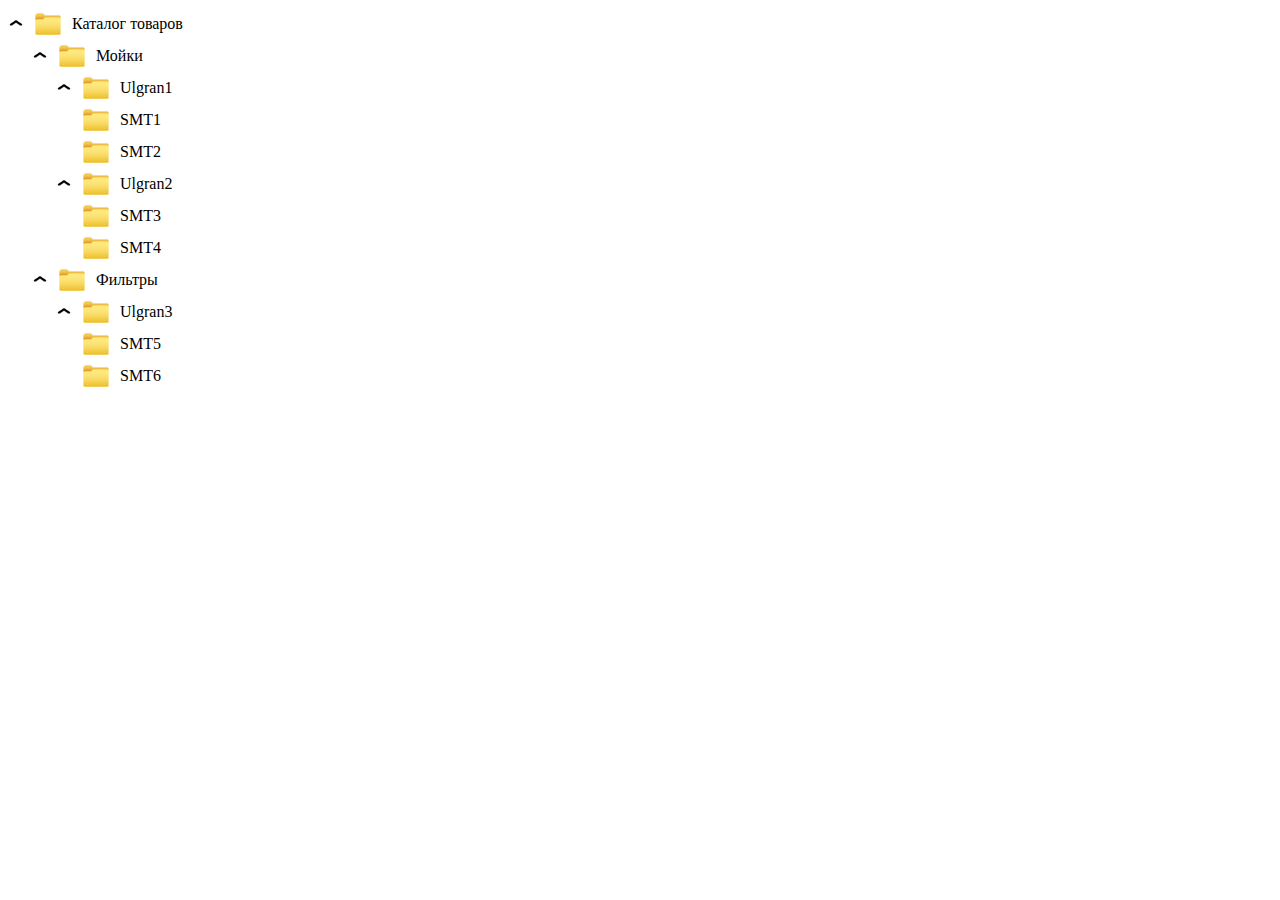
==== commit 5114fff5: "lab9" ====
--- a/index.html
+++ b/index.html
@@ -1,265 +1,12 @@
 <!DOCTYPE html>
-<html lang="ru">
-
+<html lang="en">
 <head>
+    <meta charset="UTF-8">
+    <title>List Item</title>
     <link rel="stylesheet" href="style.css">
-    <title>IT WEBSITE</title>
 </head>
-
 <body>
-    <header>
-        <div class="header_block">
-            <p></p>
-            <h3>IT WEBSITE</h3>
-            <nav>
-                <ul>
-                    <li><a href="">Services</a></li>
-                    <li><a href="">Media</a></li>
-                    <li><a href="">Cases</a></li>
-                    <li><a href="">FAQ</a></li>
-                    <li><a href="">Contacts</a></li>
-                </ul>
-            </nav>
-            <ol>
-                <li><img src="img/phone_blue.png" alt="phone">+7 (111) 111 11 11</li>
-                <li>+7 (111) 111 11 11</li>
-                <li>
-                    <img src="img/mail_blue.png" alt="mail"><a
-                        href="mailto:itcompany@mail.com">itcompany@mail.com</a>
-                </li>
-            </ol>
-        </div>
-    </header>
-    <main>
-        <div class="first_page_block">
-            <div class="desc_cons_block">
-                <div class="desc_block">
-                    <h3>Development of <span>mobile applications</span> and <span>web services</span> of any complexity
-                    </h3>
-                    <p>We create mobile applications for iOS, Android
-                        that transfer your business to mobile applications
-                        of your customers' devices
-                    </p>
-                </div>
-                <div class="cons_block">
-                    <h4>Leave your contacts and we will call
-                        you back within 30 munites
-                    </h4>
-                    <div class="cons_form_block">
-                        <form>
-                            <label>Phone number<br><input type="tel" /></label>
-                            <label>Full name<br><input type="text" /></label>
-                            <input type="submit" value="Get consultation">
-                        </form>
-                    </div>
-                </div>
-            </div>
-            <div class="screenshots_block">
-                <p class = "left"><img src="img/column-left.webp" alt=""></p>
-                <p class = "right"><img src="img/column-right.webp" alt=""></p>
-            </div>
-        </div>
-        <hr>
-        <div class="tech_block">
-            <div class="use_tech_block">
-                <h3>
-                    Full development cycle
-                </h3>
-                <p>We use proven technologies</p>
-                <h4>
-                    Web
-                </h4>
-                <ul>
-                    <li>PHP</li>
-                    <li>Javascript</li>
-                    <li>Node.JS</li>
-                    <li>Wev Socket</li>
-                    <li>Socket.io</li>
-                </ul>
-                <h4>
-                    Mobile
-                </h4>
-                <ul>
-                    <li>Swift</li>
-                    <li>Kotlin</li>
-                    <li>Alamofire</li>
-                    <li>Firebase</li>
-                    <li>CoreData</li>
-                </ul>
-            </div>
-            <div class="dev_sys_block">
-                <ul>
-                    <li><a href="">iOS development</a></li>
-                    <li><a href="">Android development</a></li>
-                    <li><a href="">Web development</a></li>
-                </ul>
-            </div>
-        </div>
-        <hr>
-        <div class="indust_block">
-            <h3>Developed more than 100 projects
-                in 15 industries
-            </h3>
-            <div class="list_indust_block">
-                <ul>
-                    <li>Social media</li>
-                    <li>Fitness and sport</li>
-                    <li>Bank</li>
-                    <li>Construction</li>
-                    <li>Game projects</li>
-                </ul>
-            </div>
-        </div>
-        <hr>
-        <div class="users_projects_block">
-            <h3>Projects we are proud of</h3>
-            <div class="list_comp_block">
-                <ul>
-                    <li><a href="">I-teka</a></li>
-                    <li><a href="">Dauletten</a></li>
-                    <li><a href="">Guru Bosch</a></li>
-                    <input type="button" value="View 100 more projects">
-                </ul>
-            </div>
-            <div class="info_comp_block">
-                <h4>I-teka</h4>
-                <p>The application is design...</p>
-                <ul>
-                    <li>Business analysis</li>
-                    <li>iOS</li>
-                    <li>Android</li>
-                    <li>QA</li>
-                    <li>UI/UX Design</li>
-                </ul>
-                <ul>
-                    <li>Kazakhstan</li>
-                    <li>Medicine</li>
-                </ul>
-                <p>400%<br>User Growth</p>
-                <p>+ 200 000 <br>Active Users</p>
-                <input type="button" value="App store">
-                <input type="button" value="Google Play">
-            </div>
-        </div>
-        <hr>
-        <div class="discuss_block">
-            <div class="discuss_desc_block">
-                <h3>
-                    Let's discuss
-                </h3>
-                <h3>
-                    Your project
-                </h3>
-                <p>Let's figure out how...</p>
-            </div>
-            <div class="discuss_form_block">
-                <form>
-                    <label>Best phone number<input type="tel" /></label>
-                    <label>Full name<input type="text" /></label>
-                    <input type="submit" value="Discuss the project">
-                </form>
-            </div>
-        </div>
-        <hr>
-        <div class="stages_block">
-            <h3>
-                Application Development Stages
-            </h3>
-            <div class="info_stage_block">
-                <h5>Analysis</h5>
-                <p>We write technical...</p>
-            </div>
-            <div class="info_stage_block">
-                <h5>Design</h5>
-                <p>We adapt the customer's corporate...</p>
-            </div>
-        </div>
-        <hr>
-        <div class="team_block">
-            <div class="desc_block">
-                <h3>Our team</h3>
-                <p>Thousand is a full-cycle...</p>
-                <ul>
-                    <li>
-                        <p>28 <br>team members</p>
-                    </li>
-                    <li>
-                        <p>+100 <br>projects</p>
-                    </li>
-                    <li>
-                        <p>7 years <br>in T sphere</p>
-                    </li>
-                </ul>
-                <p>All the necessary...</p>
-            </div>
-        </div>
-        <hr>
-        <div class="ebook_block">
-            <h3>Get the block for free by leaving
-                your contacts
-            </h3>
-            <div class="ebook_form_block">
-                <form>
-                    <label>Phone number<input type="tel" /></label>
-                    <label>Full name<input type="text" /></label>
-                    <label>email<input type="email" /></label>
-                    <input type="submit" value="Send me ebook to my mail">
-                </form>
-            </div>
-        </div>
-        <hr>
-        <div class="faq_block">
-            <h3>FAQ</h3>
-            <div class="faq_list_block">
-                <ul>
-                    <li>
-                        <div class="question_block">
-                            <h5>What is the cost of a mobile application?</h5>
-                        </div>
-                    </li>
-                    <li>
-                        <div class="question_block">
-                            <h5>Do you provide a guarantee
-                                for the mobile application
-                            </h5>
-                        </div>
-                    </li>
-                </ul>
-            </div>
-        </div>
-    </main>
-    <footer>
-        <div class="footer_block">
-            <h3>IT WEBSITE</h3>
-            <div class="contacts">
-                <div class="contact-column">
-                    <ul>
-                        <li><img src="img/phone_gray.png" alt=""><span>Contact-num</span></li>
-                        <li>+7 (778) 395 90 26</li>
-                    </ul>
-                </div>
-                <div class="contact-column">
-                    <ul>
-                        <li><img src="img/mail_gray.png" alt=""><span>Post</span></li>
-                        <li>mail@mail.ru</li>
-                    </ul>
-                </div>
-                <div class="contact-column">
-                    <ul>
-                        <li><img src="img/geo.png" alt=""><span>Address</span></li>
-                        <li>City city, steet st. 90</li>
-                    </ul>
-                </div>
-                <div class="contact-column">
-                    <ul>
-                        <li><img src="img/document.png" alt=""><span>Leave a request</span></li>
-                        <li>Leave a request</li>
-                    </ul>
-                </div>
-            </div>
-            <p>We work throughout world</p>
-        </div>
-    </footer>
+    <script type="module" src="script.js"></script>
+    <div class="list-items" id="list-items"></div>
 </body>
-
-</html>+</html>
--- a/style.css
+++ b/style.css
@@ -1,521 +1,34 @@
-@media screen and (max-width: 600px) and (min-width: 300px) {
-  body {
-    font-family: Arial, Helvetica, sans-serif;
-    display: flex;
-    flex-direction: column;
-    background-color: white;
-  }
-  header {
-    position: sticky;
-    top: 0;
-    width: 100%;
-    z-index: 100;
-  }
-  .header_block {
-    display: flex;
-    justify-content: space-between;
-    margin: 10px 7px;
-    background-color: white;
-    border-radius: 10px;
-  }
-  .header_block h3 {
-    display: inline;
-    margin: auto;
-    color: #2D66EE;
-  }
-  .header_block p {
-    background-image: url("img/adidas-mini.svg");
-    width: 40px;
-    height: 20px;
-    margin-left: 20px;
-  }
-  .header_block ul, .header_block li {
-    display: none;
-    visibility: hidden;
-  }
-  .first_page_block {
-    background-color: white;
-    margin: 0px 5px;
-    display: flex;
-  }
-  .desc_cons_block {
-    margin: 0px 10px;
-    width: 350px;
-  }
-  .desc_block h3 {
-    width: 360px;
-    font-size: 28px;
-  }
-  .desc_block span {
-    color: #2D66EE;
-  }
-  .desc_block p {
-    font-size: 15px;
-  }
-  .screenshots_block {
-    position: absolute;
-    z-index: 1;
-    width: 820px;
-    height: 1300px;
-    transform: scale(0.5);
-    top: -50px;
-    right: -190px;
-  }
-  .cons_block {
-    background-color: rgb(224, 219, 219);
-    border-radius: 15px;
-    margin-top: 450px;
-  }
-  .cons_block h4 {
-    font-size: 16px;
-    padding: 33px 20px 0px;
-  }
-  .cons_form_block form {
-    display: flex;
-    flex-direction: column;
-    justify-content: space-between;
-    padding: 0px 20px 35px;
-  }
-  .cons_form_block label {
-    display: block;
-    color: gray;
-    font-size: 14px;
-    margin: 10px 5px;
-  }
-  .cons_form_block input[type=text], .cons_form_block input[type=tel] {
-    width: 60%;
-    border: none;
-    border-bottom: 1px solid #98A2B3;
-  }
-  .cons_form_block input[type=submit] {
-    background-color: #2D66EE;
-    color: white;
-    font-size: 14px;
-    width: 135px;
-    height: 58px;
-    border-radius: 20px;
-    padding: 11px 2px;
-  }
-  .footer_block {
-    display: flex;
-    flex-direction: column;
-    justify-content: center;
-    align-items: center;
-    background-color: #101828;
-    color: white;
-    margin: 10px 0px;
-    border-radius: 20px;
-  }
-  .footer_block h3 {
-    text-align: center;
-    font-size: 32px;
-  }
-  .contacts {
-    display: grid;
-    grid-template-columns: repeat(2, 1fr);
-    grid-template-rows: auto;
-    align-items: center;
-    justify-self: start;
-  }
-  .contact-column li {
-    color: white;
-    font-size: 14px;
-    font-weight: 600;
-    line-height: 22px;
-    display: flex;
-    align-items: center;
-  }
-  .contact-column span {
-    color: #98A2B3;
-    font-size: 14px;
-    font-weight: 500;
-  }
-  .contact-column img {
-    vertical-align: middle;
-    margin-right: 10px;
-    margin-bottom: 5px;
-    height: 25px;
-  }
+.list-item {
+  font-size: 16px;
 }
-@media screen and (max-width: 768px) and (min-width: 601px) {
-  body {
-    font-family: Arial, Helvetica, sans-serif;
-    display: flex;
-    flex-direction: column;
-    min-height: 100vh;
-    background-color: white;
-  }
-  header {
-    position: sticky;
-    top: 0;
-    width: 100%;
-    z-index: 100;
-  }
-  .header_block {
-    display: flex;
-    justify-content: space-between;
-    margin: 10px 7px;
-    background-color: white;
-    border-radius: 10px;
-  }
-  .header_block p {
-    background-image: url("img/adidas-mini.svg");
-    width: 40px;
-    height: 20px;
-    margin-left: 20px;
-  }
-  .header_block h3 {
-    display: inline;
-    margin: auto;
-    color: #2D66EE;
-  }
-  .header_block ul {
-    display: none;
-    visibility: hidden;
-  }
-  .header_block ol li:not(:last-child) {
-    display: none;
-  }
-  .header_block li {
-    display: inline;
-    margin-right: 20px;
-  }
-  .header_block a {
-    text-decoration: none;
-  }
-  .header_block img {
-    vertical-align: middle;
-    height: 25px;
-    margin-right: 15px;
-  }
-  nav a {
-    color: black;
-  }
-  .first_page_block {
-    margin: 0px 10px;
-    display: flex;
-  }
-  .desc_cons_block {
-    margin: 0px 10px;
-    width: 400px;
-  }
-  .desc_block h3 {
-    font-size: 28px;
-  }
-  .desc_block span {
-    color: #2D66EE;
-  }
-  .desc_block p {
-    font-size: 15px;
-  }
-  .cons_block {
-    background-color: rgb(230, 224, 224);
-    border-radius: 20px;
-    margin-top: 50px;
-  }
-  .screenshots_block {
-    position: absolute;
-    z-index: -1;
-    width: 400px;
-    height: 10px;
-    top: 0px;
-    left: 300px;
-    transform: rotate(-12deg);
-  }
-  .right {
-    position: absolute;
-    z-index: -1;
-    width: 400px;
-    top: 0px;
-    left: 340px;
-  }
-  @keyframes left-column {
-    0% {
-      margin-top: 900px;
-    }
-    100% {
-      margin-top: -1160px;
-    }
-  }
-  @keyframes right-column {
-    0% {
-      margin-top: -2000px;
-    }
-    100% {
-      margin-top: 100px;
-    }
-  }
-  .left img {
-    width: 400px;
-    height: 1960px;
-    animation: left-column 10s linear infinite;
-  }
-  .right img {
-    width: 293px;
-    height: 1959px;
-    animation: right-column 10s linear infinite;
-  }
-  .tech_block {
-    background-color: white;
-  }
-  .cons_block h4 {
-    font-size: 16px;
-    padding: 30px 20px;
-  }
-  .cons_form_block form {
-    display: flex;
-    flex-direction: column;
-    justify-content: space-between;
-    padding: 0px 30px 20px;
-  }
-  .cons_form_block label {
-    display: block;
-    color: gray;
-    font-size: 14px;
-  }
-  .cons_form_block input[type=text], .cons_form_block input[type=tel] {
-    width: 75%;
-    border: none;
-    border-bottom: 1px solid #98A2B3;
-  }
-  .cons_form_block input[type=submit] {
-    background-color: #2D66EE;
-    color: white;
-    margin: 10px 0 0 0;
-    font-size: 14px;
-    width: 135px;
-    height: 58px;
-    border-radius: 20px;
-    padding: 11px 2px;
-  }
-  .footer_block {
-    display: flex;
-    flex-direction: column;
-    justify-content: center;
-    align-items: center;
-    background-color: #101828;
-    color: white;
-    margin: 10px 0px;
-    border-radius: 20px;
-  }
-  .footer_block h3 {
-    text-align: center;
-    font-size: 36px;
-  }
-  .contacts {
-    display: grid;
-    grid-template-columns: repeat(4, 1fr);
-    grid-template-rows: auto;
-    align-items: center;
-    justify-self: start;
-  }
-  .contact-column li {
-    color: white;
-    font-size: 14px;
-    font-weight: 600;
-    line-height: 22px;
-    display: flex;
-    align-items: center;
-  }
-  .contact-column span {
-    color: #98A2B3;
-    font-size: 14px;
-    font-weight: 500;
-  }
-  .contact-column img {
-    vertical-align: middle;
-    margin-right: 10px;
-    margin-bottom: 5px;
-    height: 25px;
-  }
+
+.list-item__inner {
+  display: flex;
+  align-items: center;
+  gap: 0.5em;
 }
-@media screen and (min-width: 769px) {
-  body {
-    font-family: Arial, Helvetica, sans-serif;
-    display: flex;
-    flex-direction: column;
-    min-height: 100vh;
-    background-color: #F2F4F7;
-  }
-  header {
-    position: sticky;
-    top: 0;
-    width: 100%;
-    z-index: 100;
-  }
-  .header_block {
-    display: flex;
-    justify-content: space-between;
-    align-items: center;
-    margin: 25px 100px;
-    background-color: white;
-    border-radius: 20px;
-  }
-  .header_block h3 {
-    display: inline;
-    color: #2D66EE;
-    margin-left: 20px;
-    text-transform: uppercase;
-  }
-  .header_block ul {
-    list-style-type: none;
-    color: #2D66EE;
-  }
-  .header_block ol li {
-    color: #2D66EE;
-  }
-  .header_block ol li a {
-    color: #2D66EE;
-  }
-  .header_block li {
-    display: inline;
-    margin-right: 20px;
-  }
-  .header_block a {
-    text-decoration: none;
-  }
-  .header_block img {
-    vertical-align: middle;
-    height: 25px;
-    margin-right: 15px;
-  }
-  nav a {
-    color: black;
-  }
-  main {
-    flex: 1;
-  }
-  .first_page_block {
-    display: flex;
-    flex-direction: row;
-  }
-  .desc_cons_block {
-    margin: 0 100px;
-    width: 60%;
-  }
-  .desc_block h3 {
-    font-size: 48px;
-  }
-  .desc_block span {
-    color: #2D66EE;
-  }
-  .cons_block {
-    background-color: white;
-    border-radius: 20px;
-    margin-top: 50px;
-  }
-  .cons_block h4 {
-    font-size: 18px;
-    padding: 30px 20px;
-  }
-  .cons_form_block form {
-    display: flex;
-    flex-direction: row;
-    justify-content: space-between;
-    padding: 0px 30px 20px;
-  }
-  .cons_form_block label {
-    display: block;
-    color: gray;
-    font-size: 14px;
-  }
-  .cons_form_block input[type=text], .cons_form_block input[type=tel] {
-    width: 100%;
-    border: none;
-    border-bottom: 1px solid #98A2B3;
-  }
-  .cons_form_block input[type=text]:focus, .cons_form_block input[type=tel]:focus {
-    outline: none;
-  }
-  .cons_form_block input[type=submit] {
-    background-color: #2D66EE;
-    color: white;
-    border-radius: 5px;
-    padding: 0 25px;
-  }
-  .screenshots_block {
-    position: absolute;
-    z-index: -1;
-    width: 400px;
-    height: 10px;
-    top: 0px;
-    left: 860px;
-    transform: rotate(-12deg);
-  }
-  .right {
-    position: absolute;
-    z-index: -1;
-    width: 400px;
-    top: 0px;
-    left: 340px;
-  }
-  @keyframes left-column {
-    0% {
-      margin-top: 900px;
-    }
-    100% {
-      margin-top: -1960px;
-    }
-  }
-  @keyframes right-column {
-    0% {
-      margin-top: -2000px;
-    }
-    100% {
-      margin-top: 900px;
-    }
-  }
-  .left img {
-    width: 400px;
-    height: 1960px;
-    animation: left-column 30s linear infinite;
-  }
-  .right img {
-    width: 293px;
-    height: 1959px;
-    animation: right-column 30s linear infinite;
-  }
-  .tech_block {
-    background-color: white;
-  }
-  .footer_block {
-    display: flex;
-    flex-direction: column;
-    justify-content: center;
-    align-items: center;
-    background-color: #101828;
-    color: white;
-    margin: 10px 0px;
-    border-radius: 20px;
-  }
-  .footer_block h3 {
-    text-align: center;
-    font-size: 36px;
-  }
-  .contacts {
-    display: grid;
-    grid-template-columns: repeat(4, 1fr);
-    grid-template-rows: auto;
-    align-items: center;
-    justify-self: start;
-  }
-  .contact-column li {
-    color: white;
-    font-size: 14px;
-    font-weight: 600;
-    line-height: 22px;
-    display: flex;
-    align-items: center;
-  }
-  .contact-column span {
-    color: #98A2B3;
-    font-size: 14px;
-    font-weight: 500;
-  }
-  .contact-column img {
-    vertical-align: middle;
-    margin-right: 10px;
-    margin-bottom: 5px;
-    height: 25px;
-  }
-}/*# sourceMappingURL=style.css.map */+
+.list-item__items {
+  padding-left: 1.5em;
+  display: none;
+}
+
+.list-item__arrow {
+  width: 1em;
+  height: 1em;
+  cursor: pointer;
+}
+
+.list-item__folder {
+  width: 2em;
+}
+
+.list-item_open > .list-item__items {
+  display: block;
+}
+
+.list-item_open > .list-item__inner .list-item__arrow {
+  transform: rotate(180deg);
+}
+
+/*# sourceMappingURL=style.css.map */
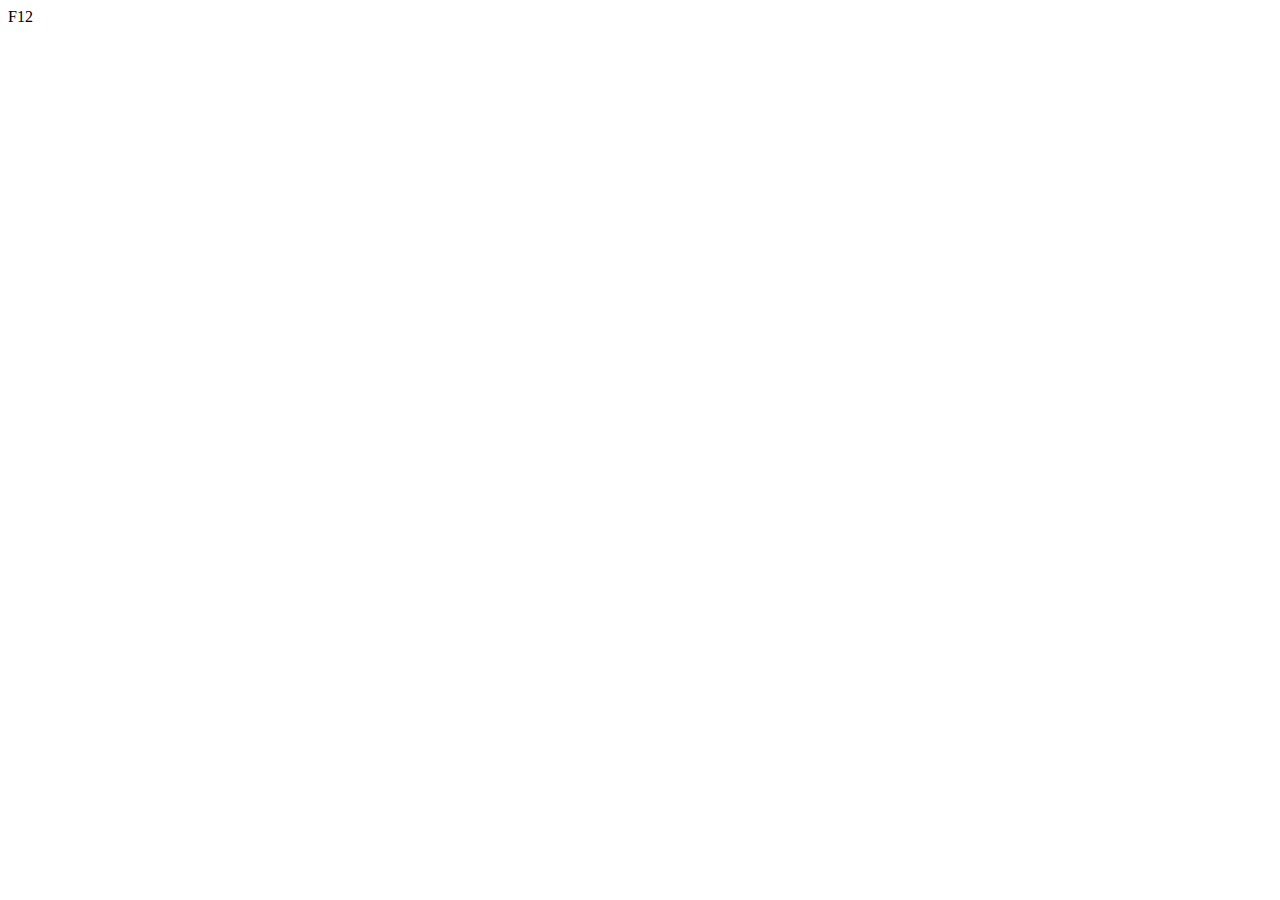
==== commit 8b516b77: "Create lab12" ====
--- a/index.html
+++ b/index.html
@@ -1,12 +1,17 @@
-<!DOCTYPE html>
-<html lang="en">
+<!doctype html>
+<html lang="ru">
 <head>
     <meta charset="UTF-8">
-    <title>List Item</title>
-    <link rel="stylesheet" href="style.css">
+    <meta name="viewport"
+          content="width=device-width, user-scalable=no, initial-scale=1.0, maximum-scale=1.0, minimum-scale=1.0">
+    <meta http-equiv="X-UA-Compatible" content="ie=edge">
+    <title>Document</title>
 </head>
 <body>
-    <script type="module" src="script.js"></script>
-    <div class="list-items" id="list-items"></div>
+<div>
+    F12
+</div>
+
+<script src="scrypt.js"></script>
 </body>
 </html>
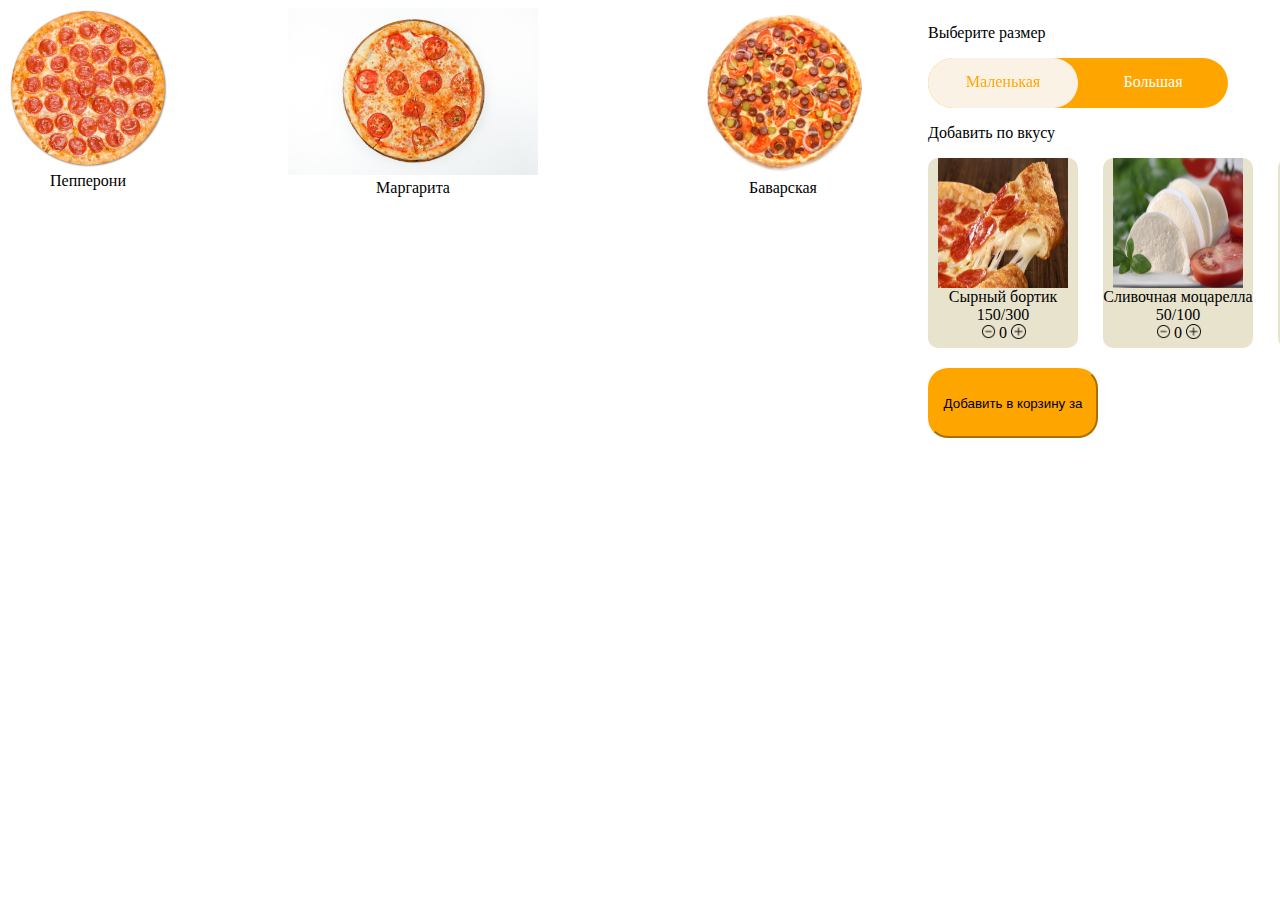
==== commit 974852e3: "13" ====
--- a/index.html
+++ b/index.html
@@ -5,13 +5,74 @@
     <meta name="viewport"
           content="width=device-width, user-scalable=no, initial-scale=1.0, maximum-scale=1.0, minimum-scale=1.0">
     <meta http-equiv="X-UA-Compatible" content="ie=edge">
-    <title>Document</title>
+    <link rel="stylesheet" href="style.css">
 </head>
 <body>
-<div>
-    F12
-</div>
-
-<script src="scrypt.js"></script>
-</body>
+    <div class="container">
+        <div class="pizza-placeholders">
+            <div class="pizza-item" onclick="choosePizza(new Pizza('Пепперони','Small'))">
+                <img src="assets/img/pepperoni.jpg"  width="160" alt="Пепперони"/>
+                <div class="pizza-name">Пепперони</div>
+            </div>
+            <div class="pizza-item" onclick="choosePizza(new Pizza('Маргарита','Small'))">
+                <img src="assets/img/margarita.jpg"  width="250" alt="Маргарита"/>
+                <div class="pizza-name">Маргарита</div>
+            </div>
+            <div class="pizza-item" onclick="choosePizza(new Pizza('Баварская','Small'))">
+                <img src="assets/img/bavarskaya.jpg"  width="250" alt="Баварская пицца"/>
+                <div class="pizza-name">Баварская</div>
+            </div>
+        </div>
+    <div class="order-column">
+        <p>Выберите размер</p>
+        <div class="size-options">
+            <input type="radio" value="None" id="radioSmall" name="radio" onclick="resizePizza()" checked />
+            <input type="radio" value="None" id="radioLarge" name="radio" onclick="resizePizza()"/>
+            <label for="radioSmall">Маленькая</label>
+            <label for="radioLarge">Большая</label>
+            <div class="switch-wrapper">
+                <div class="switch">
+                    <div>Маленькая</div>
+                    <div>Большая</div>
+                </div>
+            </div>
+        </div>
+        <p>Добавить по вкусу</p>
+        <div class="topping-options">
+            <div class="topping-item">
+                <img src="assets/img/cheese_sides.jpg" height="130" width="130" alt="Сырный бортик"/>
+                <div class="t">Сырный бортик</div>
+                <div>150/300</div>
+                <div class="topping-quantity-btns">
+                    <input type="image" src="assets/img/minus.png" width="15" height="15" class="t-quantity-rem" alt="" onclick="remTop(this)">
+                    <div class="quantity">0</div>
+                    <input type="image" src="assets/img/plus.png" width="15" height="15" class="t-quantity-add" alt="" onclick="addTop(this)">
+                </div>
+            </div>
+            <div class="topping-item">
+                <img src="assets/img/moccarella.jpg" height="130" width="130" alt="Моцарелла"/>
+                <div class="t">Сливочная моцарелла</div>
+                <div>50/100</div>
+                <div class="topping-quantity-btns">
+                    <input type="image" src="assets/img/minus.png" width="15" height="15" class="t-quantity-rem" alt="" onclick="remTop(this)">
+                            <div class="quantity">0</div>
+                                <input type="image" src="assets/img/plus.png" width="15" height="15" class="t-quantity-add" alt="" onclick="addTop(this)" >
+                            </div>
+                        </div>
+                        <div class="topping-item">
+                            <img src="assets/img/chedder.jpg" height="130" width="130" alt="Чеддр"/>
+                            <div class="t">Чеддр и пармезан</div>
+                            <div>150/300</div>
+                            <div class="topping-quantity-btns">
+                            <input type="image" src="assets/img/minus.png" width="15" height="15" class="t-quantity-rem" alt="" onclick="remTop(this)">
+                            <div class="quantity">0</div>
+                            <input type="image" src="assets/img/plus.png" width="15" height="15" class="t-quantity-add" alt="" onclick="addTop(this)">
+                            </div>
+                        </div>
+                    </div>
+                <button id="add-2-cart" class="button">Добавить в корзину за <span id="btn-total"></span></button>
+            </div>
+        </div>
+        <script src="scrypt.js"></script>
+    </body>
 </html>
--- a/style.css
+++ b/style.css
@@ -0,0 +1,131 @@
+.pizza-placeholders {
+    display: flex;
+    flex-direction: row;
+    justify-content: space-between;
+}
+
+.container {
+    display: grid;
+    grid-template-columns: 900px 700px;
+  }
+  
+.pizza-name {
+    display: flex;
+    justify-content: center;
+}
+  
+.pizza-item {
+    height: 300px;
+}
+  
+.order-column {
+    display: flex;
+    margin-left: 20px;
+    flex-direction: column;
+}
+  
+.size-options {
+    display: flex;
+    position: relative;
+    width: 300px;
+    height: 50px;
+    padding: 0;
+    background: orange;
+    border-radius: 30px;
+    margin-right: auto;
+}
+  
+.size-options input {
+    visibility: hidden;
+    position: absolute;
+    top: 0;
+}
+  
+.size-options label {
+    width: 50%;
+    padding: 0;
+    margin: 0;
+    text-align: center;
+    color: white;
+    padding-top: 15px;
+}
+  
+.switch-wrapper {
+    position: absolute;
+    top: 0;
+    bottom: 0;
+    width: 50%;
+    z-index: 3;
+    transition: transform 0.5s cubic-bezier(0.77, 0, 0.175, 1);
+}
+  
+.switch {
+    border-radius: 25px;
+    background: rgba(250, 248, 248, 0.92);
+    height: 100%;
+}
+  
+.switch div {
+    width: 100%;
+    text-align: center;
+    opacity: 0;
+    
+    transition: opacity 0.2s cubic-bezier(0.77, 0, 0.175, 1) 0.125s;
+    will-change: opacity;
+    position: absolute;
+    display: block;
+    color: orange;
+    top: 15px;
+    left: 0;
+}
+  
+.size-options input:nth-of-type(1):checked ~ .switch-wrapper {
+    transform: translateX(0%);
+}
+  
+.size-options input:nth-of-type(2):checked ~ .switch-wrapper {
+    transform: translateX(100%);
+}
+  
+.size-options input:nth-of-type(1):checked ~ .switch-wrapper .switch div:nth-of-type(1) {
+    opacity: 1;
+}
+  
+.size-options input:nth-of-type(2):checked ~ .switch-wrapper .switch div:nth-of-type(2) {
+    opacity: 1;
+}
+  
+.topping-options {
+    display: flex;
+    width: 500px;
+    justify-content: space-between;
+    flex-direction: row;
+}
+  
+.topping-item {
+    display: flex;
+    flex-direction: column;
+    align-items: center;
+    width: 150px;
+    height: 190px;
+    background: #e8e3cd;
+    border-radius: 10px;
+}
+  
+
+.topping-quantity-btns {
+    display: flex;
+    justify-content: space-between;
+    width: 45px;
+}
+  
+.button {
+    margin-top: 20px;
+    width: 170px;
+    height: 70px;
+    align-items: center;
+    background-color: orange;
+    border-color: orange;
+    border-radius: 20px;
+}
+
